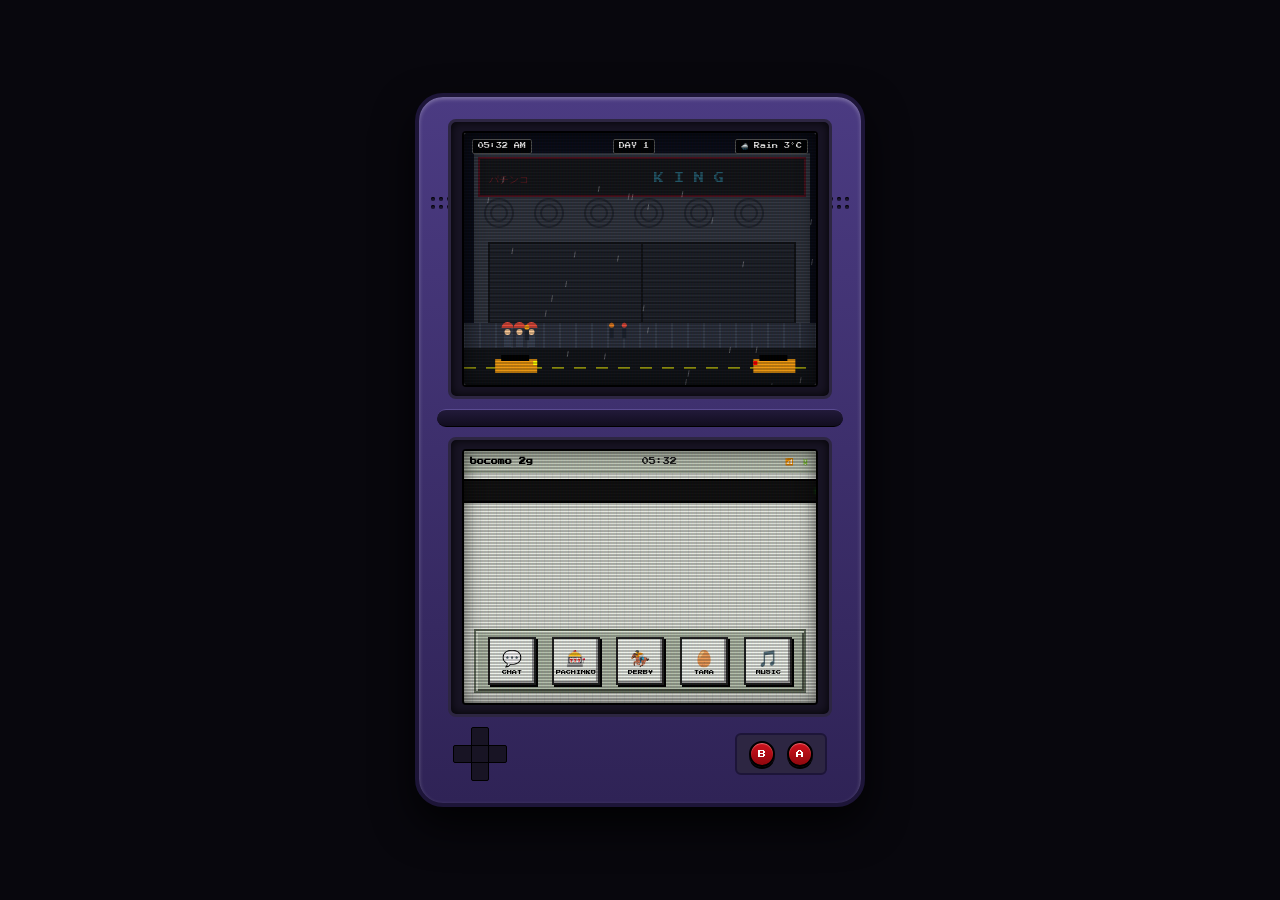
==== pachinko_wait.html @ 9dc9cc82 "v0.19 added pachinko_wait for testing" ====
<!DOCTYPE html>
<html lang="en">
<head>
<meta charset="UTF-8">
<meta name="viewport" content="width=device-width, initial-scale=1.0">
<title>Early Morning Queue - Japanese Pachinko Edition</title>
<style>
  @import url('https://fonts.googleapis.com/css2?family=Press+Start+2P&display=swap');

  :root {
    --gc-purple: #4b3b82;
    --gc-purple-dark: #2f2356;
    --gc-border: #1d1538;
    --ds-screen-bg: #d8ded3;
    --pixel-dark: #101210;
    --pixel-gray: #7a8277;
    --pixel-light: #f0f4ed;
    --nes-red: #d1121d;
    --nes-dark-red: #8f070e;
    --neon-pink: #ff00ff;
    --neon-lime: #00ff00;
    --neon-cyan: #00ffff;
    --neon-yellow: #ffff00;
  }

  * { 
    box-sizing: border-box; 
    margin: 0; 
    padding: 0; 
    user-select: none; 
    font-family: 'Press Start 2P', monospace; 
    image-rendering: pixelated;
  }

  body {
    background-color: #08070d;
    color: var(--pixel-dark);
    display: flex;
    justify-content: center;
    align-items: center;
    min-height: 100vh;
    padding: 20px;
    overflow: hidden;
  }

  #ds-console {
    width: 450px;
    background: linear-gradient(180deg, var(--gc-purple) 0%, var(--gc-purple-dark) 100%);
    border: 4px solid var(--gc-border);
    border-radius: 28px;
    padding: 22px 18px;
    box-shadow: 0 18px 40px rgba(0,0,0,0.8), inset 0 2px 4px rgba(255,255,255,0.3);
    display: flex;
    flex-direction: column;
    align-items: center;
    position: relative;
  }

  .speaker-holes {
    position: absolute;
    top: 100px;
    display: grid;
    grid-template-columns: repeat(3, 4px);
    gap: 4px;
  }
  .speaker-holes.left { left: 12px; }
  .speaker-holes.right { right: 12px; }
  .hole { width: 4px; height: 4px; background: #1c1533; border-radius: 50%; box-shadow: inset 0 1px 1px #000; }

  .ds-hinge {
    width: 100%;
    height: 18px;
    background: linear-gradient(180deg, #221a3a 0%, #110d1f 100%);
    margin: 10px 0;
    border-radius: 9px;
    border-top: 1px solid #5a4b91;
    border-bottom: 1px solid #000;
  }

  .ds-screen-bezel {
    width: 384px;
    height: 280px;
    background: #181424;
    border: 3px solid #2d2642;
    border-radius: 8px;
    padding: 10px;
    box-shadow: inset 0 0 10px rgba(0,0,0,0.9);
    display: flex;
    justify-content: center;
    align-items: center;
    position: relative;
  }

  .ds-screen {
    width: 356px;
    height: 256px;
    background: var(--ds-screen-bg);
    border: 2px solid #000;
    border-radius: 4px;
    overflow: hidden;
    position: relative;
  }

  /* Screen Transition Fade Overlay */
  .fade-overlay {
    position: absolute;
    inset: 0;
    background: #ffffff;
    opacity: 0;
    pointer-events: none;
    z-index: 300;
    transition: opacity 1.5s ease-in-out;
  }
  .fade-overlay.active {
    opacity: 1;
    pointer-events: auto;
  }

  .crt-overlay {
    position: absolute;
    inset: 0;
    pointer-events: none;
    z-index: 100;
    background: linear-gradient(rgba(18, 16, 16, 0) 50%, rgba(0, 0, 0, 0.25) 50%), linear-gradient(90deg, rgba(255, 0, 0, 0.03), rgba(0, 255, 0, 0.01), rgba(0, 0, 255, 0.03));
    background-size: 100% 3px, 3px 100%;
    box-shadow: inset 0 0 18px rgba(0,0,0,0.6);
  }

  .crt-overlay::after {
    content: " ";
    display: block;
    position: absolute;
    inset: 0;
    background: rgba(18, 16, 16, 0.03);
    opacity: 0;
    pointer-events: none;
    animation: flicker 0.15s infinite;
  }

  @keyframes flicker {
    0% { opacity: 0.27; }
    50% { opacity: 0.18; }
    100% { opacity: 0.25; }
  }

  .ds-hud {
    position: absolute;
    top: 6px; left: 8px; right: 8px;
    display: flex;
    justify-content: space-between;
    font-size: 6px;
    color: #fff;
    text-shadow: 1px 1px #000;
    pointer-events: none;
    z-index: 10;
  }

  .hud-badge {
    background: rgba(0,0,0,0.85);
    padding: 3px 5px;
    border: 1px solid #555;
    border-radius: 2px;
  }

  #bottom-screen {
    background: #e6eae1;
    background-image: 
      linear-gradient(to right, rgba(0,0,0,0.05) 1px, transparent 1px),
      linear-gradient(to bottom, rgba(0,0,0,0.05) 1px, transparent 1px);
    background-size: 8px 8px;
    display: flex;
    flex-direction: column;
  }

  .status-bar-header {
    height: 22px;
    background: #c8d0c0;
    border-bottom: 2px solid #98a290;
    display: flex;
    justify-content: space-between;
    align-items: center;
    padding: 0 6px;
    font-size: 7px;
    color: #222;
    flex-shrink: 0;
  }

  .provider-tag {
    color: #000;
    font-weight: bold;
  }

  .ticker-container {
    height: 24px;
    background: #111;
    border-top: 2px solid #000;
    border-bottom: 2px solid #000;
    margin-top: 6px;
    overflow: hidden;
    white-space: nowrap;
    display: flex;
    align-items: center;
    flex-shrink: 0;
  }

  .ticker-text {
    display: inline-block;
    padding-left: 100%;
    animation: ticker 12s linear infinite;
    font-size: 7px;
    color: #00ff00;
    text-shadow: 0 0 4px #00ff00;
  }

  @keyframes ticker {
    0% { transform: translate3d(0, 0, 0); }
    100% { transform: translate3d(-100%, 0, 0); }
  }

  #phone-homescreen {
    flex: 1;
    display: flex;
    flex-direction: column;
    justify-content: flex-end;
    padding: 10px;
    position: relative;
  }

  .app-dock {
    display: flex;
    justify-content: space-around;
    align-items: center;
    background: #b5c0ad;
    padding: 6px 4px;
    border: 2px solid #6b7563;
    box-shadow: inset 2px 2px 0 #dbe3d3, inset -2px -2px 0 #525a4c;
  }

  .app-icon {
    width: 48px;
    height: 48px;
    background: #f0f4ed;
    border: 2px solid #222;
    box-shadow: inset -2px -2px 0 #999, 2px 2px 0 #000;
    display: flex;
    flex-direction: column;
    justify-content: center;
    align-items: center;
    font-size: 16px;
    cursor: pointer;
  }

  .app-icon:active {
    box-shadow: inset 2px 2px 0 #000;
    transform: translate(1px, 1px);
  }

  .app-icon-label {
    font-size: 5px;
    color: #000;
    margin-top: 2px;
    text-align: center;
  }

  .app-view {
    position: absolute;
    top: 22px; left: 0; right: 0; bottom: 0;
    background: #d0d8c8;
    display: none;
    flex-direction: column;
    z-index: 20;
  }

  .ds-app-header {
    height: 24px;
    background: #8e9886;
    border-bottom: 2px solid #4a5244;
    display: flex;
    align-items: center;
    justify-content: space-between;
    padding: 0 8px;
    flex-shrink: 0;
  }

  .ds-back-btn {
    font-size: 7px;
    background: #e0e8d8;
    border: 1.5px solid #000;
    padding: 2px 4px;
    cursor: pointer;
    color: #000;
  }

  .ds-title { font-size: 8px; color: #000; }

  #messages-main-view { display: flex; flex-direction: column; height: 100%; }
  .chat-list { flex: 1; overflow-y: auto; background: #e0e8d8; }
  .chat-item {
    display: flex;
    align-items: center;
    padding: 8px;
    border-bottom: 1px solid #a0a898;
    cursor: pointer;
  }
  .chat-item:hover { background: #cbd4c3; }
  .avatar { font-size: 16px; margin-right: 8px; flex-shrink: 0; }
  .chat-details { flex: 1; overflow: hidden; }
  .chat-row-1 { display: flex; justify-content: space-between; margin-bottom: 3px; }
  .chat-name { font-size: 7px; font-weight: bold; color: #000; }
  .chat-time { font-size: 6px; color: #555; }
  .chat-preview { font-size: 7px; color: #444; white-space: nowrap; overflow: hidden; text-overflow: ellipsis; }

  #thread-view {
    display: none;
    position: absolute;
    top: 0; left: 0; right: 0; bottom: 0;
    flex-direction: column;
    background: #d8ded3;
    z-index: 30;
  }
  .message-bubbles {
    flex: 1;
    padding: 8px;
    overflow-y: auto;
    display: flex;
    flex-direction: column;
    gap: 6px;
  }
  .bubble { max-width: 80%; padding: 6px; border: 1.5px solid #000; font-size: 7px; line-height: 1.3; }
  .bubble.them { background: #fff; color: #000; align-self: flex-start; }
  .bubble.me { background: #a2c488; color: #000; align-self: flex-end; }
  .chat-input-area { padding: 6px; background: #b0b8a6; border-top: 2px solid #606856; flex-shrink: 0; }
  .tap-send-btn {
    width: 100%;
    padding: 6px;
    background: #f0f4ed;
    border: 2px solid #000;
    font-size: 7px;
    cursor: pointer;
    color: #000;
  }

  .player-body {
    flex: 1;
    display: flex;
    flex-direction: column;
    align-items: center;
    justify-content: center;
    padding: 10px;
    background: #c2caa8;
    text-align: center;
  }
  .album-art {
    width: 70px; height: 70px;
    border: 2px solid #000;
    background: #8e9878;
    display: flex; align-items: center; justify-content: center;
    font-size: 28px; margin-bottom: 8px;
  }
  .track-title { font-size: 8px; color: #000; margin-bottom: 4px; }
  .artist-name { font-size: 7px; color: #444; margin-bottom: 8px; }
  .playing-status { font-size: 7px; color: #1e520a; min-height: 12px; margin-bottom: 8px; }
  .player-controls-row { display: flex; gap: 12px; align-items: center; }
  .media-btn { background: #e0e8d8; border: 1.5px solid #000; padding: 4px 8px; font-size: 10px; cursor: pointer; }
  .media-btn:disabled { opacity: 0.4; cursor: not-allowed; }

  #app-pachinko { background: #050014; }
  .arcade-container {
    flex: 1; display: flex; flex-direction: column; align-items: center; justify-content: center; position: relative; padding: 2px;
  }
  .arcade-shell {
    position: relative; padding: 4px; background: #220044; border: 2px solid #00ffff; width: 338px;
  }
  .led-ring {
    position: absolute; inset: 2px; display: grid; grid-template-columns: repeat(5, 1fr); grid-template-rows: repeat(5, 1fr); pointer-events: none; z-index: 10;
  }
  .led-bulb { width: 4px; height: 4px; margin: auto; border-radius: 50%; background: #222; border: 1px solid #fff; }
  .led-ring.idle .led-bulb { animation: retroFlash 0.4s infinite alternate; }
  .led-ring.idle .led-bulb:nth-child(odd) { animation-delay: 0.2s; }
  @keyframes retroFlash {
    0% { background: var(--neon-pink); box-shadow: 0 0 4px var(--neon-pink); }
    100% { background: var(--neon-cyan); box-shadow: 0 0 4px var(--neon-cyan); }
  }
  .led-ring.spinning .led-bulb { animation: strobe 0.1s infinite; }
  @keyframes strobe {
    0% { background: #ff0000; } 33% { background: #00ff00; } 66% { background: #0000ff; } 100% { background: #ffff00; }
  }
  .cabinet { background: #000; border: 2px solid #00ff00; padding: 4px; text-align: center; }
  .marquee-text { font-size: 6px; color: #ffff00; margin-bottom: 4px; }
  .playfield-circle {
    position: relative; width: 80px; height: 80px; margin: 0 auto 4px auto;
    border-radius: 50%; background: #110022; border: 2px solid #00ffff;
    display: flex; align-items: center; justify-content: center; overflow: hidden;
  }
  .pin-grid { position: absolute; inset: 0; background-image: radial-gradient(#ffff00 20%, transparent 21%); background-size: 8px 8px; opacity: 0.4; }
  .slot-window { position: relative; z-index: 2; display: flex; gap: 2px; background: #111; padding: 2px; border: 1px solid #ffff00; }
  .reel { width: 22px; height: 22px; background: #000; border: 1px solid #ff00ff; display: flex; align-items: center; justify-content: center; font-size: 12px; }
  .reel svg { width: 100%; height: 100%; }
  .blur-spin { animation: reelBlur 0.1s infinite linear; }
  @keyframes reelBlur {
    0% { transform: translateY(-2px); filter: blur(2px); }
    100% { transform: translateY(2px); filter: blur(2px); }
  }
  .credit-board { display: flex; justify-content: space-between; background: #111; border: 1px solid #ff00ff; padding: 2px 4px; margin-bottom: 4px; font-size: 6px; }
  .credit-box { color: #00ff00; }
  .pachinko-track-title { font-size: 6px; color: #00ffff; min-height: 12px; margin-bottom: 4px; }
  .spin-btn { width: 100%; padding: 6px; font-size: 7px; color: #000; background: #00ff00; border: 1.5px solid #fff; cursor: pointer; }
  .spin-btn:disabled { opacity: 0.5; }
  .jackpot-banner { display: none; font-size: 7px; color: #ffff00; background: #ff0000; padding: 2px; border: 1px solid #fff; margin-bottom: 2px; }
  #effects-canvas { position: absolute; top: 0; left: 0; width: 100%; height: 100%; pointer-events: none; z-index: 99; }

  /* HORSE BETTING APP STYLES */
  #app-horse { background: #0d260f; color: #fff; }
  .horse-container { flex: 1; display: flex; flex-direction: column; padding: 6px; gap: 6px; }
  .horse-track { height: 90px; background: #261609; border: 2px solid #543717; position: relative; overflow: hidden; padding: 4px; }
  .lane { height: 18px; border-bottom: 1px dashed #6b4d2a; position: relative; }
  .horse-sprite { position: absolute; left: 0; top: 1px; font-size: 12px; transition: left 0.1s linear; }
  .finish-line { position: absolute; right: 15px; top: 0; bottom: 0; width: 4px; background: repeating-linear-gradient(0deg, #fff, #fff 4px, #000 4px, #000 8px); }
  .odds-list { background: #18381b; border: 1.5px solid #2d5e31; padding: 4px; font-size: 6px; display: flex; flex-direction: column; gap: 4px; }
  .odds-row { display: flex; justify-content: space-between; align-items: center; padding: 2px; background: #102612; }
  .odds-row.selected { border: 1px solid #00ff00; background: #1d4521; }
  .bet-controls { display: flex; justify-content: space-between; align-items: center; gap: 4px; }
  .horse-btn { background: #2e7335; border: 1px solid #00ff00; color: #fff; padding: 4px 6px; font-size: 6px; cursor: pointer; }

  /* TAMAGOTCHI APP STYLES */
  #app-tama { background: #1a0210; color: #fff; }
  .tama-container { flex: 1; display: flex; flex-direction: column; align-items: center; justify-content: center; padding: 6px; }
  .tama-shell { width: 180px; height: 180px; background: #ff69b4; border: 4px solid #cc0066; border-radius: 50% 50% 45% 45%; padding: 16px; display: flex; flex-direction: column; align-items: center; box-shadow: inset -4px -4px 0 rgba(0,0,0,0.3); }
  .tama-screen { width: 110px; height: 90px; background: #a2b88f; border: 3px solid #333; border-radius: 6px; display: flex; flex-direction: column; align-items: center; justify-content: space-between; padding: 4px; position: relative; box-shadow: inset 2px 2px 0 rgba(0,0,0,0.2); }
  .tama-status { font-size: 5px; color: #111; display: flex; justify-content: space-between; width: 100%; }
  .tama-pet { font-size: 28px; margin-top: 4px; }
  .tama-actions { display: flex; gap: 8px; margin-top: 10px; }
  .tama-btn { width: 22px; height: 22px; background: #ffff00; border: 2px solid #333; border-radius: 50%; display: flex; align-items: center; justify-content: center; font-size: 8px; cursor: pointer; box-shadow: 0 2px 0 #000; }
  .tama-btn:active { transform: translateY(2px); box-shadow: none; }

  /* POPUP NOTIFICATION STYLES */
  .popup-overlay {
    position: absolute;
    inset: 0;
    background: rgba(0,0,0,0.6);
    display: none;
    justify-content: center;
    align-items: center;
    z-index: 200;
  }
  .popup-box {
    width: 260px;
    background: #f0f4ed;
    border: 3px solid #000;
    box-shadow: 4px 4px 0 #000;
    padding: 12px;
    text-align: center;
  }
  .popup-title { font-size: 8px; color: #d1121d; margin-bottom: 8px; font-weight: bold; }
  .popup-body { font-size: 6.5px; color: #000; line-height: 1.4; margin-bottom: 12px; }
  .popup-btn {
    background: #4b3b82; color: #fff; border: 2px solid #000; padding: 6px 12px; font-size: 7px; cursor: pointer;
  }

  /* CONGRATULATIONS & ROLLING CREDITS STYLES */
  #congrats-screen {
    position: absolute;
    inset: 0;
    background: #d8ded3;
    display: none;
    flex-direction: column;
    align-items: center;
    justify-content: center;
    z-index: 150;
    padding: 10px;
    overflow: hidden;
  }
  .congrats-content {
    display: flex;
    flex-direction: column;
    align-items: center;
    justify-content: center;
    transition: opacity 2s ease-out;
  }
  .congrats-title { font-size: 11px; color: #222; text-shadow: 1px 1px #fff; margin-bottom: 15px; text-align: center; }

  .credits-container {
    position: absolute;
    inset: 0;
    pointer-events: none;
    overflow: hidden;
    display: flex;
    justify-content: center;
  }
  .credits-scroll {
    position: absolute;
    top: 100%;
    width: 90%;
    display: flex;
    flex-direction: column;
    gap: 12px;
    text-align: center;
  }
  .credits-scroll.rolling {
    animation: scrollCredits 80s linear infinite;
  }
  @keyframes scrollCredits {
    0% { transform: translateY(0); }
    100% { transform: translateY(-100%); }
  }
  .credit-item { display: flex; flex-direction: column; gap: 3px; }
  .credit-role { font-size: 5px; color: #666; text-transform: uppercase; letter-spacing: 1px; }
  .credit-name { font-size: 6.5px; color: #111; font-weight: bold; }

  /* NES STYLE 2-BUTTON CONTROLS */
  .ds-controls { width: 100%; display: flex; justify-content: space-between; align-items: center; margin-top: 10px; padding: 0 16px; }
  .d-pad { width: 54px; height: 54px; position: relative; }
  .d-pad div { position: absolute; background: #181424; border: 1px solid #000; }
  .d-up { top: 0; left: 18px; width: 18px; height: 20px; border-radius: 2px 2px 0 0; }
  .d-down { bottom: 0; left: 18px; width: 18px; height: 20px; border-radius: 0 0 2px 2px; }
  .d-left { top: 18px; left: 0; width: 20px; height: 18px; border-radius: 2px 0 0 2px; }
  .d-right { top: 18px; right: 0; width: 20px; height: 18px; border-radius: 0 2px 2px 0; }
  .d-center { top: 18px; left: 18px; width: 18px; height: 18px; background: #181424; }

  .nes-buttons {
    display: flex;
    gap: 12px;
    transform: none;
    background: #2d2642;
    padding: 6px 12px;
    border-radius: 6px;
    border: 2px solid #1d1538;
  }
  .btn-nes {
    width: 26px;
    height: 26px;
    background: linear-gradient(180deg, var(--nes-red) 0%, var(--nes-dark-red) 100%);
    border-radius: 50%;
    border: 2px solid #000;
    box-shadow: inset 0 1px 1px rgba(255,255,255,0.4), 0 2px 0 #000;
    color: #fff;
    font-size: 8px;
    display: flex;
    align-items: center;
    justify-content: center;
    cursor: pointer;
  }
  .btn-nes:active {
    transform: translateY(2px);
    box-shadow: inset 0 1px 1px rgba(0,0,0,0.4);
  }
</style>
</head>
<body>

<div id="ds-console">
  <div class="speaker-holes left"><div class="hole"></div><div class="hole"></div><div class="hole"></div><div class="hole"></div><div class="hole"></div><div class="hole"></div></div>
  <div class="speaker-holes right"><div class="hole"></div><div class="hole"></div><div class="hole"></div><div class="hole"></div><div class="hole"></div><div class="hole"></div></div>

  <!-- TOP SCREEN (Street / Picnic Canvas View) -->
  <div class="ds-screen-bezel">
    <div class="ds-screen" id="top-screen">
      <div class="fade-overlay" id="top-fade"></div>
      <div class="crt-overlay"></div>
      <div class="ds-hud" id="top-hud">
        <div class="hud-badge" id="hud-time">05:30 AM</div>
        <div class="hud-badge" id="hud-loop">DAY 1</div>
        <div class="hud-badge" id="hud-weather">❄️ Cold 3°C</div>
      </div>
      <canvas id="street-canvas" width="356" height="256"></canvas>
    </div>
  </div>

  <div class="ds-hinge"></div>

  <!-- BOTTOM SCREEN (Touch Menu & Apps) -->
  <div class="ds-screen-bezel">
    <div class="ds-screen" id="bottom-screen">
      <div class="fade-overlay" id="bottom-fade"></div>
      <div class="crt-overlay"></div>
      
      <!-- DAY 7 NOTIFICATION POPUP -->
      <div class="popup-overlay" id="popup-overlay">
        <div class="popup-box">
          <div class="popup-title">📬 NEW MESSAGE!</div>
          <div class="popup-body">You received a message from <b>evian bottled water</b> asking you to join for a nice picnic!</div>
          <button class="popup-btn" onclick="acceptPicnicPopup()">OPEN CHAT</button>
        </div>
      </div>

      <!-- FINAL CONGRATULATIONS & ROLL CREDITS SCREEN -->
      <div id="congrats-screen">
        <div class="congrats-content" id="congrats-content">
          <div class="congrats-title">CONGRATULATIONS</div>
          <button class="popup-btn" id="congrats-album-btn" style="display: none;" onclick="startAlbumAndCredits()">wanna hear my new album?</button>
        </div>
        <div class="credits-container">
          <div class="credits-scroll" id="credits-scroll"></div>
        </div>
      </div>

      <div class="status-bar-header">
        <span class="provider-tag">bocomo 2g</span>
        <span id="phone-clock">05:30</span>
        <span>📶 🔋</span>
      </div>

      <div class="ticker-container">
        <div class="ticker-text">
          ★ KING PACHINKO ★ OPEN 08:00 AM - 10:00 PM ★ SUPER FEVER RUSH ★ WIN BIG JACKPOTS ★ BEST CRANE & SLOT SELECTION ★
        </div>
      </div>

      <div id="phone-homescreen">
        <div class="app-dock">
          <div class="app-icon" onclick="openApp('messages')" title="Messages">
            <div>💬</div>
            <div class="app-icon-label">CHAT</div>
          </div>
          <div class="app-icon" onclick="openApp('pachinko')" title="Pachinko">
            <div>🎰</div>
            <div class="app-icon-label">PACHINKO</div>
          </div>
          <div class="app-icon" onclick="openApp('horse')" title="Derby Betting">
            <div>🏇</div>
            <div class="app-icon-label">DERBY</div>
          </div>
          <div class="app-icon" onclick="openApp('tama')" title="Tamagotchi">
            <div>🥚</div>
            <div class="app-icon-label">TAMA</div>
          </div>
          <div class="app-icon" onclick="openApp('music')" title="Music Player">
            <div>🎵</div>
            <div class="app-icon-label">MUSIC</div>
          </div>
        </div>
      </div>

      <!-- MESSAGES SUBMENU -->
      <div class="app-view" id="app-messages">
        <div id="messages-main-view">
          <div class="ds-app-header">
            <span class="ds-back-btn" onclick="closeApp()">‹ HOME</span>
            <span class="ds-title">MESSAGES</span>
            <span style="width: 25px;"></span>
          </div>

          <div id="chat-list-view" class="chat-list">
            <div class="chat-item" id="chat-item-evian" style="display: none;" onclick="openThread('evian')">
              <div class="avatar">💧</div>
              <div class="chat-details">
                <div class="chat-row-1">
                  <span class="chat-name">evian bottled water</span>
                  <span class="chat-time" id="time-evian">12:00</span>
                </div>
                <div class="chat-preview" id="prev-evian">Hey! Would you like to join...</div>
              </div>
            </div>

            <div class="chat-item" onclick="openThread('djfmcl')">
              <div class="avatar">🎮</div>
              <div class="chat-details">
                <div class="chat-row-1">
                  <span class="chat-name">djfmcl</span>
                  <span class="chat-time" id="time-djfmcl">05:30</span>
                </div>
                <div class="chat-preview" id="prev-djfmcl">u outside already?</div>
              </div>
            </div>

            <div class="chat-item" onclick="openThread('mom')">
              <div class="avatar">👩</div>
              <div class="chat-details">
                <div class="chat-row-1">
                  <span class="chat-name">Mom</span>
                  <span class="chat-time" id="time-mom">05:28</span>
                </div>
                <div class="chat-preview" id="prev-mom">Are you up yet? Don't forget...</div>
              </div>
            </div>

            <div class="chat-item" onclick="openThread('yucho')">
              <div class="avatar">🏦</div>
              <div class="chat-details">
                <div class="chat-row-1">
                  <span class="chat-name">ゆーちょサポート</span>
                  <span class="chat-time" id="time-yucho">05:15</span>
                </div>
                <div class="chat-preview" id="prev-yucho">【ゆうちょ銀行】各種お手続きのご案内...</div>
              </div>
            </div>
          </div>
        </div>

        <div id="thread-view">
          <div class="ds-app-header">
            <span class="ds-back-btn" onclick="closeThread()">‹ CHATS</span>
            <span class="ds-title" id="thread-title">djfmcl</span>
            <span style="width: 25px;"></span>
          </div>
          <div class="message-bubbles" id="message-bubbles"></div>
          <div class="chat-input-area">
            <button class="tap-send-btn" id="chat-send-btn" onclick="sendNextMessage()">TAP TO SEND MESSAGE</button>
          </div>
        </div>
      </div>

      <!-- PACHINKO APP SUBMENU -->
      <div class="app-view" id="app-pachinko">
        <div class="ds-app-header">
          <span class="ds-back-btn" onclick="closeApp()">‹ HOME</span>
          <span class="ds-title">POCKET PACHINKO</span>
          <span style="width: 25px;"></span>
        </div>
        <div class="arcade-container">
          <canvas id="effects-canvas"></canvas>
          <div class="arcade-shell">
            <div class="led-ring idle" id="led-ring">
              <span class="led-bulb"></span><span class="led-bulb"></span><span class="led-bulb"></span><span class="led-bulb"></span>
              <span class="led-bulb"></span><span class="led-bulb"></span><span class="led-bulb"></span><span class="led-bulb"></span>
              <span class="led-bulb"></span><span class="led-bulb"></span><span class="led-bulb"></span><span class="led-bulb"></span>
            </div>

            <div class="cabinet">
              <div id="jackpot-header" class="jackpot-banner">★ 大当たり FEVER 777 ★</div>
              <div class="marquee-text">▼ KING PACHINKO ARCHIVE ▼</div>

              <div class="playfield-circle">
                <div class="pin-grid"></div>
                <div class="slot-window">
                  <div class="reel" id="reel-1">❓</div>
                  <div class="reel" id="reel-2">❓</div>
                  <div class="reel" id="reel-3">❓</div>
                </div>
              </div>

              <div class="credit-board">
                <div class="credit-box">CREDIT: <span id="credit-count">01000</span></div>
                <div class="credit-box">WIN: <span id="payout-count">00000</span></div>
              </div>

              <div class="pachinko-track-title" id="pachinko-track-title">PRESS SPIN TO UNLOCK TRACKS</div>
              <button class="spin-btn" id="spin-button" onclick="spinPachinko()">★ SPIN NOW ★</button>
            </div>
          </div>
        </div>
      </div>

      <!-- HORSE BETTING SUBMENU -->
      <div class="app-view" id="app-horse">
        <div class="ds-app-header">
          <span class="ds-back-btn" onclick="closeApp()">‹ HOME</span>
          <span class="ds-title">RETRO DERBY 1999</span>
          <span style="width: 25px;"></span>
        </div>
        <div class="horse-container">
          <div class="horse-track">
            <div class="finish-line"></div>
            <div class="lane"><div class="horse-sprite" id="h1">🏇1</div></div>
            <div class="lane"><div class="horse-sprite" id="h2">🏇2</div></div>
            <div class="lane"><div class="horse-sprite" id="h3">🏇3</div></div>
            <div class="lane"><div class="horse-sprite" id="h4">🏇4</div></div>
          </div>
          <div class="odds-list">
            <div class="odds-row selected" id="row-1" onclick="selectHorse(1)">
              <span>#1 THUNDER BOLT</span><span>3.5x</span>
            </div>
            <div class="odds-row" id="row-2" onclick="selectHorse(2)">
              <span>#2 HYPER SPEED</span><span>2.1x</span>
            </div>
            <div class="odds-row" id="row-3" onclick="selectHorse(3)">
              <span>#3 SHADOW FAX</span><span>5.0x</span>
            </div>
            <div class="odds-row" id="row-4" onclick="selectHorse(4)">
              <span>#4 LUCKY STAR</span><span>8.5x</span>
            </div>
          </div>
          <div class="bet-controls">
            <span style="font-size: 6px;" id="horse-status">BET 100 CREDITS</span>
            <button class="horse-btn" id="race-btn" onclick="startHorseRace()">START RACE</button>
          </div>
        </div>
      </div>

      <!-- TAMAGOTCHI SUBMENU -->
      <div class="app-view" id="app-tama">
        <div class="ds-app-header">
          <span class="ds-back-btn" onclick="closeApp()">‹ HOME</span>
          <span class="ds-title">POCKET PET</span>
          <span style="width: 25px;"></span>
        </div>
        <div class="tama-container">
          <div class="tama-shell">
            <div class="tama-screen">
              <div class="tama-status">
                <span id="tama-happy">HAPPY: ❤️❤️❤️</span>
                <span id="tama-food">HUNGER: 🍔🍔🍔</span>
              </div>
              <div class="tama-pet" id="tama-pet">👾</div>
              <div style="font-size: 5px; color:#222;" id="tama-msg">PET IS HAPPY</div>
            </div>
            <div class="tama-actions">
              <div class="tama-btn" onclick="feedTama()" title="Feed">🍔</div>
              <div class="tama-btn" onclick="playTama()" title="Play">🎾</div>
              <div class="tama-btn" onclick="cleanTama()" title="Clean">🧹</div>
            </div>
          </div>
        </div>
      </div>

      <!-- MP3 PLAYER SUBMENU -->
      <div class="app-view" id="app-music">
        <div class="ds-app-header">
          <span class="ds-back-btn" id="music-back-btn" onclick="closeApp()">‹ HOME</span>
          <span class="ds-title">SOUND PLAYER</span>
          <span style="width: 25px;"></span>
        </div>
        <div class="player-body">
          <div class="album-art" id="album-art">🔒</div>
          <div class="track-title" id="track-title">Tracks Locked</div>
          <div class="artist-name" id="track-artist">Play pachinko to unlock songs</div>
          <div class="playing-status" id="playing-status"></div>
          <div class="player-controls-row">
            <button class="media-btn" id="btn-prev-track" onclick="prevTrack()" disabled>⏮️</button>
            <button class="media-btn" style="font-size:12px;" onclick="toggleMusic()" id="play-pause-btn" disabled>▶️</button>
            <button class="media-btn" id="btn-next-track" onclick="nextTrack()" disabled>⏭️</button>
          </div>
        </div>
      </div>

    </div>
  </div>

  <!-- Physical NES Controls Layout -->
  <div class="ds-controls">
    <div class="d-pad">
      <div class="d-up"></div><div class="d-down"></div>
      <div class="d-left"></div><div class="d-right"></div>
      <div class="d-center"></div>
    </div>
    <div class="nes-buttons">
      <div class="btn-nes" id="btn-b">B</div>
      <div class="btn-nes" id="btn-a" onclick="triggerLineJump()">A</div>
    </div>
  </div>
</div>

<script>
  // TIME, LOOPING & ACCELERATION STATE
  let timeMins = 330; // Starts at 05:30 AM (330 minutes)
  const openTimeMins = 480;   // 08:00 AM (480 mins)
  const closeTimeMins = 1320; // 10:00 PM (1320 mins)
  let dayCount = 1;
  let currentSpeedMultiplier = 1; // Overall speed multiplier increases each day
  let isEnding = false;
  let picnicTriggered = false;

  let activeThread = null;
  let isRaining = false;
  let isMusicPlaying = false;
  let audioSynthLoop = null;
  let currentTrackIdx = 0;
  let unlockedTrackCount = 0;
  let animTick = 0;

  // Jump animation offset for crowd
  let crowdJumpY = 0;
  let jumpVel = 0;

  const albumTracks = [
    { title: "01. Dawn Queue Loop", artist: "Pachinko Dreams OST", icon: "🎧" },
    { title: "02. Neon Vapors", artist: "Pachinko Dreams OST", icon: "🌃" },
    { title: "03. Shivering In Line", artist: "Pachinko Dreams OST", icon: "❄️" },
    { title: "04. Fever Time Anticipation", artist: "Pachinko Dreams OST", icon: "🎰" },
    { title: "05. 8:00 AM Doors Open", artist: "Pachinko Dreams OST", icon: "🌅" }
  ];

  const threads = {
    'evian': {
      name: 'evian bottled water',
      index: 0,
      messages: [
        { sender: 'them', text: 'Hey! The weather is lovely today. Would you like to join us for a nice picnic in the park?' },
        { sender: 'me', text: 'That sounds wonderfully refreshing. I would love to meet up!' },
        { sender: 'them', text: 'Awesome! We brought sandwiches, fruits, and cold drinks.' },
        { sender: 'me', text: 'I am on my way right now. See you in a bit!' },
        { sender: 'them', text: 'See you soon! 🌿☀️' }
      ]
    },
    'djfmcl': {
      name: 'djfmcl',
      index: 0,
      messages: [
        { sender: 'them', text: 'u outside already?' },
        { sender: 'me', text: 'yeah freezing in line lol' },
        { sender: 'them', text: 'absolute degenerate. save me a spot?' },
        { sender: 'me', text: 'line is already forming no way' },
        { sender: 'them', text: 'gl hit the jackpot!' },
        { sender: 'me', text: 'bro my hands are literally numb right now' },
        { sender: 'them', text: 'that unit 4 machine is gonna pay for ur medical bill' },
        { sender: 'me', text: 'worth it if I trigger super fever first spin' },
        { sender: 'them', text: 'keep coping, see u at 8' }
      ]
    },
    'mom': {
      name: 'Mom',
      index: 0,
      messages: [
        { sender: 'them', text: 'Are you up yet? Don’t forget breakfast.' },
        { sender: 'me', text: 'Up early taking care of stuff.' },
        { sender: 'them', text: 'Okay dear, stay warm today.' },
        { sender: 'me', text: 'Will do mom!' },
        { sender: 'them', text: 'Are you standing in that line again?' },
        { sender: 'me', text: '...it is very important personal business' },
        { sender: 'them', text: 'Please buy some hot tea at least...' }
      ]
    },
    'yucho': {
      name: 'ゆーちょサポート',
      index: 0,
      messages: [
        { sender: 'them', text: '【ゆうちょ銀行】各種お手続きのご案内。' },
        { sender: 'me', text: 'sometimes I feel like I am just standing in line waiting for a life that already passed me by' },
        { sender: 'them', text: '恐れ入ります。お取引内容のご確認、または口座番号の入力をお間違えでしょうか？' },
        { sender: 'me', text: 'does true happiness exist inside the machine or am I chasing digital ghosts?' },
        { sender: 'them', text: '申し訳ございません。お問い合わせの意味が認識できませんでした。オペレーターに繋ぎますか？' },
        { sender: 'me', text: 'no operator can fix what is broken inside me' },
        { sender: 'them', text: 'システムエラー: 該当する窓口が見つかりません。最寄りの郵便局へお越しください。' }
      ]
    }
  };

  function advanceTime(mins) {
    if (isEnding) return; // Time stops completely in ending state

    timeMins += mins;

    // Check Parlor Closure -> Loop to Next Day Line
    if (timeMins >= closeTimeMins) {
      timeMins = 330; // Reset back to 05:30 AM next morning
      dayCount++;
      currentSpeedMultiplier *= 2; // Overall speed increases each day (applies to outside queue & inside parlor)
      document.getElementById('hud-loop').innerText = `DAY ${dayCount}`;

      // Check for Day 7 Trigger
      if (dayCount >= 7 && !picnicTriggered) {
        triggerDay7Popup();
      }
    }

    const hrs = Math.floor(timeMins / 60);
    const m = timeMins % 60;
    const period = hrs >= 12 ? 'PM' : 'AM';
    const displayHrs = hrs % 12 === 0 ? 12 : hrs % 12;
    const timeStr = `0${displayHrs}`.slice(-2) + ':' + `0${m}`.slice(-2);
    
    document.getElementById('hud-time').innerText = `${timeStr} ${period}`;
    document.getElementById('phone-clock').innerText = `0${hrs}`.slice(-2) + ':' + `0${m}`.slice(-2);

    if (Math.random() < 0.15) {
      isRaining = !isRaining;
      document.getElementById('hud-weather').innerText = isRaining ? '🌧️ Rain 3°C' : '❄ Cold 4°C';
    }
  }

  function triggerDay7Popup() {
    picnicTriggered = true;
    currentSpeedMultiplier = 1; // Slow simulation back down to original speed
    document.getElementById('chat-item-evian').style.display = 'flex';
    document.getElementById('popup-overlay').style.display = 'flex';
  }

  function acceptPicnicPopup() {
    document.getElementById('popup-overlay').style.display = 'none';
    openApp('messages');
    openThread('evian');
  }

  // Dynamic Ambient Timer Loop
  setInterval(() => {
    if (isEnding) return;
    const isOpen = timeMins >= openTimeMins && timeMins < closeTimeMins;
    if (isOpen) {
      advanceTime(15 * currentSpeedMultiplier);
    } else {
      advanceTime(1 * currentSpeedMultiplier); // Time speeding now applies while waiting outside as well
    }
  }, 500);

  // A-BUTTON JUMP ACTION
  function triggerLineJump() {
    if (crowdJumpY === 0 && !isEnding) {
      jumpVel = -6;
    }
  }

  // TOP SCREEN SCENE DRAWING
  const streetCanvas = document.getElementById('street-canvas');
  const sCtx = streetCanvas.getContext('2d');

  let cars = [];
  let pedestrians = [];
  let raindrops = [];
  for (let i = 0; i < 30; i++) {
    raindrops.push({ x: Math.random() * 356, y: Math.random() * 256, speed: 6 + Math.random() * 4 });
  }

  // Picnic Pedestrians
  let picnicWalkers = [
    { x: -20, speed: 0.4, color: '#e74c3c' },
    { x: 380, speed: -0.3, color: '#f39c12' }
  ];

  function interpolateColor(c1, c2, factor) {
    let result = c1.slice();
    for (let i = 0; i < 3; i++) result[i] = Math.round(result[i] + factor * (c2[i] - c1[i]));
    return `rgb(${result[0]}, ${result[1]}, ${result[2]})`;
  }

  function getSkyColor(time) {
    const night = [10, 12, 25];
    if (time <= 360 || time >= 1140) return `rgb(${night[0]}, ${night[1]}, ${night[2]})`;
    const dawn = [180, 80, 110];
    const morning = [135, 206, 235];
    const dusk = [210, 105, 30];

    if (time < 420) return interpolateColor(night, dawn, (time - 360) / 60);
    if (time < 540) return interpolateColor(dawn, morning, (time - 420) / 120);
    if (time < 1020) return `rgb(${morning[0]}, ${morning[1]}, ${morning[2]})`;
    if (time < 1140) return interpolateColor(morning, dusk, (time - 1020) / 120);
    return interpolateColor(dusk, night, (time - 1140) / 60);
  }

  function updateCrowdsAndTraffic() {
    const isOpen = timeMins >= openTimeMins && timeMins < closeTimeMins;
    const isLateNight = (timeMins >= 0 && timeMins < 240);
    let targetCarCount = isOpen ? 6 : 2;
    if (isLateNight) targetCarCount = 0;

    while (cars.length > targetCarCount) cars.pop();

    while (cars.length < targetCarCount) {
      const dir = Math.random() < 0.5 ? 1 : -1;
      cars.push({
        x: dir === 1 ? -60 - Math.random() * 100 : 380 + Math.random() * 100,
        speed: dir * (2.0 + Math.random() * 1.5),
        color: ['#111', '#c0392b', '#2980b9', '#f39c12', '#bdc3c7'][Math.floor(Math.random() * 5)]
      });
    }

    const targetPedCount = isOpen ? 10 : (isLateNight ? 1 : 3);
    while (pedestrians.length < targetPedCount) {
      pedestrians.push({
        x: Math.random() * 356,
        y: 196 + Math.random() * 8,
        speed: 0.3 + Math.random() * 0.4,
        dir: Math.random() < 0.5 ? 1 : -1,
        color: ['#ffcc99', '#f39c12', '#1abc9c', '#e67e22', '#e74c3c'][Math.floor(Math.random() * 5)]
      });
    }
  }

  function drawJapanesePachinkoFacade() {
    const isOpen = timeMins >= openTimeMins && timeMins < closeTimeMins;

    sCtx.fillStyle = isOpen ? '#181b22' : '#333742';
    sCtx.fillRect(10, 20, 336, 170);

    sCtx.fillStyle = isOpen ? '#0a0a0f' : '#14161a';
    sCtx.fillRect(15, 25, 326, 38);
    sCtx.strokeStyle = isOpen ? '#ff0055' : '#4a101d';
    sCtx.lineWidth = 2;
    sCtx.strokeRect(15, 25, 326, 38);

    if (isOpen) {
      const flash = Math.floor(animTick / 10) % 2 === 0;
      sCtx.fillStyle = flash ? '#ff0055' : '#ff5599';
    } else {
      sCtx.fillStyle = '#661a22';
    }
    sCtx.font = '10px "Press Start 2P"';
    sCtx.fillText('パチンコ', 25, 50);

    sCtx.fillStyle = isOpen ? '#00ffff' : '#225566';
    sCtx.fillText('K I N G', 190, 50);

    for (let gx = 35; gx < 330; gx += 50) {
      if (isOpen) {
        sCtx.strokeStyle = `hsl(${(animTick * 6 + gx) % 360}, 100%, 60%)`;
      } else {
        sCtx.strokeStyle = '#222630';
      }
      sCtx.beginPath();
      sCtx.arc(gx, 80, 14, 0, Math.PI * 2);
      sCtx.stroke();
      sCtx.beginPath();
      sCtx.arc(gx, 80, 8, 0, Math.PI * 2);
      sCtx.stroke();
    }

    if (isOpen) {
      sCtx.fillStyle = '#fff2a3';
      sCtx.fillRect(25, 110, 306, 80);

      for (let px = 35; px < 320; px += 42) {
        sCtx.fillStyle = '#ff2200';
        sCtx.fillRect(px, 120, 32, 50);
        sCtx.fillStyle = '#ffff00';
        sCtx.fillRect(px + 4, 125, 24, 18);
        sCtx.fillStyle = '#000';
        sCtx.font = '5px "Press Start 2P"';
        sCtx.fillText('新台', px + 6, 137);
      }

      for (let a = 0; a < 12; a++) {
        const ax = 120 + Math.cos((a / 11) * Math.PI) * 55;
        const ay = 185 - Math.sin((a / 11) * Math.PI) * 45;
        sCtx.fillStyle = a % 2 === 0 ? '#ff0000' : '#ffffff';
        sCtx.beginPath();
        sCtx.arc(ax, ay, 5, 0, Math.PI * 2);
        sCtx.fill();
      }
    } else {
      sCtx.fillStyle = '#22252e';
      sCtx.fillRect(25, 110, 306, 80);
      sCtx.strokeStyle = '#15171d';
      sCtx.lineWidth = 1;
      
      for (let sy = 110; sy < 190; sy += 5) {
        sCtx.beginPath();
        sCtx.moveTo(25, sy);
        sCtx.lineTo(331, sy);
        sCtx.stroke();
      }
      
      sCtx.strokeStyle = '#111318';
      sCtx.lineWidth = 2;
      sCtx.strokeRect(25, 110, 306, 80);
      sCtx.beginPath();
      sCtx.moveTo(178, 110);
      sCtx.lineTo(178, 190);
      sCtx.stroke();
    }
  }

  function drawPicnicParkScene() {
    // Beautiful Blue Sky
    sCtx.fillStyle = '#7ec0ee';
    sCtx.fillRect(0, 0, 356, 120);

    // Fluffy White Clouds
    sCtx.fillStyle = '#ffffff';
    sCtx.beginPath(); sCtx.arc(60, 40, 18, 0, Math.PI * 2); sCtx.arc(85, 35, 24, 0, Math.PI * 2); sCtx.arc(110, 40, 18, 0, Math.PI * 2); sCtx.fill();
    sCtx.beginPath(); sCtx.arc(250, 50, 16, 0, Math.PI * 2); sCtx.arc(272, 45, 20, 0, Math.PI * 2); sCtx.arc(295, 50, 16, 0, Math.PI * 2); sCtx.fill();

    // Rolling Green Hills in Background
    sCtx.fillStyle = '#5c9e32';
    sCtx.beginPath(); sCtx.arc(100, 160, 100, Math.PI, 0); sCtx.fill();
    sCtx.beginPath(); sCtx.arc(260, 160, 120, Math.PI, 0); sCtx.fill();

    // Lush Foreground Lawn & Park Pathway
    sCtx.fillStyle = '#488e28';
    sCtx.fillRect(0, 130, 356, 126);

    // Winding Dirt Pathway
    sCtx.fillStyle = '#d2b48c';
    sCtx.beginPath();
    sCtx.moveTo(0, 200);
    sCtx.quadraticCurveTo(180, 190, 356, 220);
    sCtx.lineTo(356, 256);
    sCtx.lineTo(0, 256);
    sCtx.fill();

    // Lush Green Trees
    drawTree(30, 110);
    drawTree(320, 115);

    // Wooden Park Bench in Center
    const bX = 148, bY = 160;
    // Bench Legs & Frame
    sCtx.fillStyle = '#3a2510';
    sCtx.fillRect(bX + 4, bY + 18, 4, 12);
    sCtx.fillRect(bX + 52, bY + 18, 4, 12);
    sCtx.fillRect(bX + 28, bY + 18, 4, 12);
    // Bench Wood Slats
    sCtx.fillStyle = '#8b5a2b';
    sCtx.fillRect(bX, bY, 60, 6);
    sCtx.fillRect(bX, bY + 8, 60, 6);
    sCtx.fillRect(bX - 2, bY + 15, 64, 5);

    // Two People Sitting Together on Bench
    // Person 1 (Player - Left)
    sCtx.fillStyle = '#3498db';
    sCtx.fillRect(bX + 12, bY - 2, 12, 16); // Body
    sCtx.fillStyle = '#ffcc99';
    sCtx.beginPath(); sCtx.arc(bX + 18, bY - 8, 6, 0, Math.PI * 2); sCtx.fill(); // Head

    // Person 2 (Evian Friend - Right)
    sCtx.fillStyle = '#e74c3c';
    sCtx.fillRect(bX + 36, bY - 2, 12, 16); // Body
    sCtx.fillStyle = '#ffcc99';
    sCtx.beginPath(); sCtx.arc(bX + 42, bY - 8, 6, 0, Math.PI * 2); sCtx.fill(); // Head

    // Picnic Basket & Evian Water Bottle between them
    sCtx.fillStyle = '#d35400';
    sCtx.fillRect(bX + 26, bY + 10, 8, 6); // Basket
    sCtx.fillStyle = '#00ffff';
    sCtx.fillRect(bX + 29, bY + 5, 2, 5); // Bottle

    // Slowly Walking Park Visitors
    picnicWalkers.forEach(w => {
      w.x += w.speed;
      if (w.speed > 0 && w.x > 380) w.x = -20;
      if (w.speed < 0 && w.x < -20) w.x = 380;

      sCtx.fillStyle = w.color;
      sCtx.fillRect(w.x, 195, 6, 12);
      sCtx.fillStyle = '#ffcc99';
      sCtx.beginPath(); sCtx.arc(w.x + 3, 191, 3, 0, Math.PI * 2); sCtx.fill();
    });
  }

  function drawTree(x, y) {
    sCtx.fillStyle = '#5c4033';
    sCtx.fillRect(x - 4, y, 8, 30);
    sCtx.fillStyle = '#2d6a14';
    sCtx.beginPath(); sCtx.arc(x, y - 10, 18, 0, Math.PI * 2); sCtx.fill();
    sCtx.beginPath(); sCtx.arc(x - 10, y - 4, 14, 0, Math.PI * 2); sCtx.fill();
    sCtx.beginPath(); sCtx.arc(x + 10, y - 4, 14, 0, Math.PI * 2); sCtx.fill();
  }

  function drawStreetScene() {
    animTick++;

    if (isEnding) {
      drawPicnicParkScene();
      requestAnimationFrame(drawStreetScene);
      return;
    }

    if (jumpVel !== 0 || crowdJumpY < 0) {
      crowdJumpY += jumpVel;
      jumpVel += 0.8;
      if (crowdJumpY >= 0) {
        crowdJumpY = 0;
        jumpVel = 0;
      }
    }

    updateCrowdsAndTraffic();

    sCtx.fillStyle = getSkyColor(timeMins);
    sCtx.fillRect(0, 0, 356, 190);

    drawJapanesePachinkoFacade();

    sCtx.fillStyle = '#2d323f';
    sCtx.fillRect(0, 190, 356, 25);
    sCtx.strokeStyle = '#454c5e';
    sCtx.lineWidth = 1;
    for (let x = 0; x < 356; x += 16) {
      sCtx.beginPath(); sCtx.moveTo(x, 190); sCtx.lineTo(x, 215); sCtx.stroke();
    }

    sCtx.fillStyle = '#12141a';
    sCtx.fillRect(0, 215, 356, 41);

    sCtx.strokeStyle = '#ffff00';
    sCtx.setLineDash([12, 10]);
    sCtx.beginPath(); sCtx.moveTo(0, 235); sCtx.lineTo(356, 235); sCtx.stroke();
    sCtx.setLineDash([]);

    const isOpen = timeMins >= openTimeMins && timeMins < closeTimeMins;

    if (!isOpen) {
      const queueCount = 3 + Math.floor((timeMins - 330) / 10);
      for (let i = 0; i < Math.min(queueCount, 18); i++) {
        const qX = 40 + i * 12;
        const qY = 202 + crowdJumpY;

        sCtx.fillStyle = '#3b4354';
        sCtx.fillRect(qX, qY, 7, 12);
        sCtx.fillStyle = '#ffcc99';
        sCtx.beginPath(); sCtx.arc(qX + 3.5, qY - 3, 3, 0, Math.PI * 2); sCtx.fill();

        if (isRaining) {
          sCtx.fillStyle = '#e74c3c';
          sCtx.beginPath(); sCtx.arc(qX + 3.5, qY - 7, 6, Math.PI, 0); sCtx.fill();
        }
      }
    }

    pedestrians.forEach(p => {
      p.x += p.speed * p.dir;
      if (p.x > 360) p.dir = -1;
      if (p.x < -10) p.dir = 1;

      sCtx.fillStyle = p.color;
      sCtx.beginPath(); sCtx.arc(p.x, p.y - 8, 2.5, 0, Math.PI * 2); sCtx.fill();
      sCtx.fillStyle = '#1e2430';
      sCtx.fillRect(p.x - 2, p.y - 5, 4, 10);
    });

    cars.forEach(car => {
      car.x += car.speed;
      if (car.speed > 0 && car.x > 380) car.x = -60;
      if (car.speed < 0 && car.x < -60) car.x = 380;

      sCtx.fillStyle = car.color;
      sCtx.fillRect(car.x, 226, 42, 14);
      sCtx.fillStyle = '#000';
      sCtx.fillRect(car.x + 6, 222, 28, 6);

      sCtx.fillStyle = car.speed > 0 ? '#ffff00' : '#ff0000';
      sCtx.fillRect(car.speed > 0 ? car.x + 38 : car.x, 228, 4, 4);
    });

    if (isRaining) {
      sCtx.strokeStyle = 'rgba(255,255,255,0.3)';
      sCtx.lineWidth = 1;
      for (let r of raindrops) {
        sCtx.beginPath(); sCtx.moveTo(r.x, r.y); sCtx.lineTo(r.x - 1, r.y + 6); sCtx.stroke();
        r.y += r.speed;
        if (r.y > 256) { r.y = -10; r.x = Math.random() * 356; }
      }
    }

    requestAnimationFrame(drawStreetScene);
  }

  // APP NAVIGATION
  function openApp(appId) {
    document.querySelectorAll('.app-view').forEach(el => el.style.display = 'none');
    document.getElementById(`app-${appId}`).style.display = 'flex';
  }

  function closeApp() {
    document.querySelectorAll('.app-view').forEach(el => el.style.display = 'none');
  }

  // MESSAGES APP LOGIC
  function openThread(key) {
    activeThread = key;
    document.getElementById('thread-view').style.display = 'flex';
    document.getElementById('thread-title').innerText = threads[key].name;
    renderMessages();
  }

  function closeThread() {
    activeThread = null;
    document.getElementById('thread-view').style.display = 'none';
  }

  function renderMessages() {
    if (!activeThread) return;
    const thread = threads[activeThread];
    const container = document.getElementById('message-bubbles');
    container.innerHTML = '';

    for (let i = 0; i <= thread.index && i < thread.messages.length; i++) {
      const msg = thread.messages[i];
      const bubble = document.createElement('div');
      bubble.className = `bubble ${msg.sender}`;
      bubble.innerText = msg.text;
      container.appendChild(bubble);
    }
    container.scrollTop = container.scrollHeight;

    const lastMsg = thread.messages[Math.min(thread.index, thread.messages.length - 1)].text;
    if (document.getElementById(`prev-${activeThread}`)) {
      document.getElementById(`prev-${activeThread}`).innerText = lastMsg;
    }

    const sendBtn = document.getElementById('chat-send-btn');
    if (thread.index >= thread.messages.length - 1) {
      sendBtn.innerText = "END OF CONVERSATION";
      sendBtn.disabled = true;
      sendBtn.style.opacity = "0.5";
    } else {
      sendBtn.innerText = "TAP TO SEND MESSAGE";
      sendBtn.disabled = false;
      sendBtn.style.opacity = "1";
    }
  }

  function sendNextMessage() {
    if (!activeThread) return;
    const thread = threads[activeThread];
    if (thread.index < thread.messages.length - 1) {
      thread.index++;
      renderMessages();

      // Check if this was the final message agreeing to meet up with Evian
      if (activeThread === 'evian' && thread.index === thread.messages.length - 1) {
        setTimeout(transitionToPicnicEnding, 800);
      } else {
        advanceTime(5);
      }
    }
  }

  // FADE TO WHITE TRANSITION
  function transitionToPicnicEnding() {
    const topFade = document.getElementById('top-fade');
    const bottomFade = document.getElementById('bottom-fade');

    topFade.classList.add('active');
    bottomFade.classList.add('active');

    setTimeout(() => {
      // Setup picnic scene state while screen is pure white
      triggerPicnicEnding();

      // Fade back in
      topFade.classList.remove('active');
      bottomFade.classList.remove('active');
    }, 1500);
  }

  function triggerPicnicEnding() {
    isEnding = true;
    document.getElementById('top-hud').style.display = 'none'; // Hide HUD in picnic state
    document.getElementById('congrats-screen').style.display = 'flex';

    setTimeout(() => {
      document.getElementById('congrats-album-btn').style.display = 'inline-block';
    }, 1000);
  }

  // ROLLING CREDITS GENERATOR & ALBUM LOOP
  const creditPositions = [
    "EXECUTIVE PRODUCER", "LEAD COMPOSER", "SYNTHESIZER PROGRAMMER",
    "PICO-8 SOUND DESIGN", "PACHINKO MECHANICS ENGINEER", "CRANE GAME CONSULTANT",
    "ACOUSTIC GUITAR", "ELECTRIC BASS", "VINTAGE DRUM MACHINE",
    "EVIAN BOTTLE PERCUSSION", "8-BIT SYNTH OPERATOR", "RETRO DERBY HANDICAPPER",
    "TAMAGOTCHI NUTRITIONIST", "CRT SCANLINE ARTIST", "QUEUE THERMODYNAMICS",
    "PARLOR AMBIENCE RECORDIST", "SUPER FEVERRush DESIGNER", "PIXEL SPRITE CHOREOGRAPHER",
    "HOT TEA VENDING COORDINATOR", "MORNING FROST ADVISOR", "DISTANT TRAIN SOUND FX",
    "NEON TUBE MAINTENANCE", "MONEY DROP MIXER", "PARK BENCH ARCHITECT",
    "SANDWICH ARTIST", "PICNIC BASKET WEAVER", "ALBUM MASTERING ENGINEER",
    "SPECIAL THANKS", "DEDICATED TO ALL EARLY RISERS"
  ];

  const creditNames = [
    "djfmcl", "evian water", "yucho support", "mom", "king pachinko staff",
    "unit 4 champion", "derby thunder", "tama pet 01", "suginami train line",
    "konbini hot tea", "vending master 9000", "pachinko wizard", "neon blossom",
    "circuit bender", "lo-fi dreamer", "8-bit hero", "subway acoustic",
    "retro groove lab", "analog spirit", "digital ghost", "arcade survivor",
    "morning queue squad", "bench watcher", "picnic enjoyer"
  ];

  function generateLongCredits() {
    const container = document.getElementById('credits-scroll');
    container.innerHTML = '';

    // Title Header
    const head = document.createElement('div');
    head.className = 'credit-item';
    head.innerHTML = `<div class="credit-role">--- ORIGINAL ALBUM CREDITS ---</div><div class="credit-name">PACHINKO DREAMS OST</div>`;
    container.appendChild(head);

    // Generate ~100 random role/person entries for an insanely long film-style credits roll
    for (let i = 0; i < 100; i++) {
      const pos = creditPositions[Math.floor(Math.random() * creditPositions.length)];
      const name = creditNames[Math.floor(Math.random() * creditNames.length)];
      const item = document.createElement('div');
      item.className = 'credit-item';
      item.innerHTML = `<div class="credit-role">${pos}</div><div class="credit-name">${name}</div>`;
      container.appendChild(item);
    }

    // Ending Credit
    const foot = document.createElement('div');
    foot.className = 'credit-item';
    foot.style.marginTop = "30px";
    foot.innerHTML = `<div class="credit-role">THANK YOU FOR PLAYING</div><div class="credit-name">SEE YOU NEXT DAY 05:30 AM</div>`;
    container.appendChild(foot);
  }

  let fullAlbumLooping = false;

  function startAlbumAndCredits() {
    // Slowly fade out congrats title & button
    const congratsContent = document.getElementById('congrats-content');
    congratsContent.style.opacity = '0';
    setTimeout(() => { congratsContent.style.display = 'none'; }, 2000);

    // Generate and roll endless credits
    generateLongCredits();
    const scrollEl = document.getElementById('credits-scroll');
    scrollEl.classList.add('rolling');

    // Start playing all tracks endlessly in loop
    fullAlbumLooping = true;
    currentTrackIdx = 0;
    playFullAlbumSequence();
  }

  function playFullAlbumSequence() {
    if (!fullAlbumLooping) return;
    startSynthMusicSequence(() => {
      // When current track ends, advance to next
      currentTrackIdx = (currentTrackIdx + 1) % albumTracks.length;
      playFullAlbumSequence(); // Loop continuously back around
    });
  }

  function startSynthMusicSequence(onTrackFinished) {
    const ctx = new (window.AudioContext || window.webkitAudioContext)();
    let noteIndex = 0;
    const notes = [261.63, 293.66, 329.63, 392.00, 440.00, 523.25];
    const totalSongNotes = 32; // Full album length track playback

    stopSynthMusic();

    audioSynthLoop = setInterval(() => {
      const osc = ctx.createOscillator();
      const gain = ctx.createGain();
      osc.type = 'triangle';
      osc.frequency.value = notes[(noteIndex + currentTrackIdx * 2) % notes.length];
      gain.gain.setValueAtTime(0.08, ctx.currentTime);
      gain.gain.exponentialRampToValueAtTime(0.001, ctx.currentTime + 0.25);
      osc.connect(gain);
      gain.connect(ctx.destination);
      osc.start();
      osc.stop(ctx.currentTime + 0.25);
      noteIndex++;

      if (noteIndex >= totalSongNotes) {
        stopSynthMusic();
        if (onTrackFinished) onTrackFinished();
      }
    }, 200);
  }

  // HORSE BETTING APP LOGIC
  let selectedHorse = 1;
  let isRaceRunning = false;

  function selectHorse(num) {
    if (isRaceRunning) return;
    selectedHorse = num;
    document.querySelectorAll('.odds-row').forEach((row, idx) => {
      row.classList.toggle('selected', idx + 1 === num);
    });
  }

  function startHorseRace() {
    if (isRaceRunning || totalCredits < 100) return;
    totalCredits -= 100;
    creditEl.innerText = formatDigits(totalCredits);

    isRaceRunning = true;
    document.getElementById('race-btn').disabled = true;
    document.getElementById('horse-status').innerText = "RACE IN PROGRESS...";

    const pos = [0, 0, 0, 0];
    const raceInterval = setInterval(() => {
      for (let i = 0; i < 4; i++) {
        pos[i] += Math.random() * 8 + 2;
        document.getElementById(`h${i+1}`).style.left = `${Math.min(pos[i], 270)}px`;
      }

      const winnerIdx = pos.findIndex(p => p >= 270);
      if (winnerIdx !== -1) {
        clearInterval(raceInterval);
        const winnerNum = winnerIdx + 1;
        const won = winnerNum === selectedHorse;
        const odds = [3.5, 2.1, 5.0, 8.5][winnerIdx];
        
        if (won) {
          const payout = Math.floor(100 * odds);
          totalCredits += payout;
          creditEl.innerText = formatDigits(totalCredits);
          document.getElementById('horse-status').innerText = `WIN! +${payout} CREDITS`;
        } else {
          document.getElementById('horse-status').innerText = `#${winnerNum} WON! TRY AGAIN`;
        }

        setTimeout(() => {
          for (let i = 0; i < 4; i++) document.getElementById(`h${i+1}`).style.left = '0px';
          isRaceRunning = false;
          document.getElementById('race-btn').disabled = false;
        }, 2000);
      }
    }, 100);
  }

  // TAMAGOTCHI APP LOGIC
  let tamaHappy = 3;
  let tamaFood = 3;

  function updateTamaDisplay() {
    document.getElementById('tama-happy').innerText = `HAPPY: ${'❤️'.repeat(tamaHappy)}`;
    document.getElementById('tama-food').innerText = `HUNGER: ${'🍔'.repeat(tamaFood)}`;
    if (tamaHappy <= 0 || tamaFood <= 0) {
      document.getElementById('tama-pet').innerText = '🪦';
      document.getElementById('tama-msg').innerText = 'PET PASSED AWAY...';
    } else {
      document.getElementById('tama-pet').innerText = tamaHappy > 2 ? '👾' : '😢';
    }
  }

  function feedTama() {
    if (tamaFood < 4) tamaFood++;
    document.getElementById('tama-msg').innerText = 'YUMMY!';
    updateTamaDisplay();
  }

  function playTama() {
    if (tamaHappy < 4) tamaHappy++;
    if (tamaFood > 0) tamaFood--;
    document.getElementById('tama-msg').innerText = 'SO MUCH FUN!';
    updateTamaDisplay();
  }

  function cleanTama() {
    document.getElementById('tama-msg').innerText = 'CLEAN & TIDY!';
    updateTamaDisplay();
  }

  // MUSIC PLAYER CONTROLS
  function updateTrackDisplay() {
    const playPauseBtn = document.getElementById('play-pause-btn');
    const prevBtn = document.getElementById('btn-prev-track');
    const nextBtn = document.getElementById('btn-next-track');

    if (unlockedTrackCount === 0 && !isEnding) {
      document.getElementById('track-title').innerText = "TRACKS LOCKED";
      document.getElementById('track-artist').innerText = "Play pachinko to unlock songs";
      document.getElementById('playing-status').innerText = "";
      document.getElementById('album-art').innerText = "🔒";
      playPauseBtn.disabled = true;
      prevBtn.disabled = true;
      nextBtn.disabled = true;
      return;
    }

    const effectiveUnlockedCount = isEnding ? albumTracks.length : unlockedTrackCount;

    playPauseBtn.disabled = false;
    prevBtn.disabled = effectiveUnlockedCount <= 1;
    nextBtn.disabled = effectiveUnlockedCount <= 1;

    const t = albumTracks[currentTrackIdx];
    document.getElementById('track-title').innerText = t.title;
    document.getElementById('track-artist').innerText = t.artist;
    document.getElementById('album-art').innerText = t.icon;
  }

  function toggleMusic() {
    const btn = document.getElementById('play-pause-btn');
    if (!isMusicPlaying) {
      startSynthMusic();
      isMusicPlaying = true;
      btn.innerText = '⏸';
      document.getElementById('playing-status').innerText = "🎵 NOW PLAYING";
    } else {
      stopSynthMusic();
      isMusicPlaying = false;
      btn.innerText = '▶️';
      document.getElementById('playing-status').innerText = "⏸️ PAUSED";
    }
  }

  function nextTrack() {
    const effectiveUnlockedCount = isEnding ? albumTracks.length : unlockedTrackCount;
    if (effectiveUnlockedCount <= 1) return;
    currentTrackIdx = (currentTrackIdx + 1) % effectiveUnlockedCount;
    updateTrackDisplay();
    if (isMusicPlaying) {
      stopSynthMusic();
      startSynthMusic();
    }
  }

  function prevTrack() {
    const effectiveUnlockedCount = isEnding ? albumTracks.length : unlockedTrackCount;
    if (effectiveUnlockedCount <= 1) return;
    currentTrackIdx = (currentTrackIdx - 1 + effectiveUnlockedCount) % effectiveUnlockedCount;
    updateTrackDisplay();
    if (isMusicPlaying) {
      stopSynthMusic();
      startSynthMusic();
    }
  }

  function startSynthMusic() {
    const ctx = new (window.AudioContext || window.webkitAudioContext)();
    let noteIndex = 0;
    const notes = [261.63, 293.66, 329.63, 392.00, 440.00, 523.25];
    const totalSongNotes = 16;

    audioSynthLoop = setInterval(() => {
      const osc = ctx.createOscillator();
      const gain = ctx.createGain();
      osc.type = 'triangle';
      osc.frequency.value = notes[(noteIndex + currentTrackIdx * 2) % notes.length];
      gain.gain.setValueAtTime(0.08, ctx.currentTime);
      gain.gain.exponentialRampToValueAtTime(0.001, ctx.currentTime + 0.25);
      osc.connect(gain);
      gain.connect(ctx.destination);
      osc.start();
      osc.stop(ctx.currentTime + 0.25);
      noteIndex++;

      if (noteIndex >= totalSongNotes) {
        noteIndex = 0;
        advanceTime(10);
      }
    }, 220);
  }

  function stopSynthMusic() {
    if (audioSynthLoop) clearInterval(audioSynthLoop);
  }

  // EMBEDDED PACHINKO GAME ENGINE
  const svgArts = {
    okinawa: `<svg viewBox="0 0 100 100"><rect width="100" height="100" fill="#ff00ff"/><circle cx="50" cy="50" r="35" fill="#ffff00"/><text x="50" y="62" font-size="32" text-anchor="middle" fill="#000">🌺</text></svg>`,
    seaStory: `<svg viewBox="0 0 100 100"><rect width="100" height="100" fill="#00ffff"/><circle cx="50" cy="50" r="35" fill="#0000ff"/><text x="50" y="62" font-size="32" text-anchor="middle" fill="#fff">🦀</text></svg>`,
    edoCyber: `<svg viewBox="0 0 100 100"><rect width="100" height="100" fill="#00ff00"/><circle cx="50" cy="50" r="35" fill="#ff0000"/><text x="50" y="62" font-size="32" text-anchor="middle" fill="#fff">⚡</text></svg>`,
    jackpot: `<svg viewBox="0 0 100 100"><rect width="100" height="100" fill="#ffff00"/><circle cx="50" cy="50" r="35" fill="#ff0000"/><text x="50" y="62" font-size="28" font-weight="bold" text-anchor="middle" fill="#fff">777</text></svg>`
  };

  const pachinkoTracks = [
    { title: "UNLOCKED: 01. Dawn Queue Loop", art: svgArts.okinawa },
    { title: "UNLOCKED: 02. Neon Vapors", art: svgArts.seaStory },
    { title: "UNLOCKED: 03. Shivering In Line", art: svgArts.edoCyber },
    { title: "UNLOCKED: 04. Fever Time", art: svgArts.jackpot },
    { title: "UNLOCKED: 05. 8:00 AM Doors Open", art: svgArts.jackpot, isBonus: true }
  ];

  let currentPachinkoIdx = 0;
  let totalCredits = 1000;
  let winPayout = 0;

  const ledRing = document.getElementById('led-ring');
  const spinButton = document.getElementById('spin-button');
  const pachinkoTrackTitle = document.getElementById('pachinko-track-title');
  const jackpotHeader = document.getElementById('jackpot-header');
  const creditEl = document.getElementById('credit-count');
  const payoutEl = document.getElementById('payout-count');

  function formatDigits(num) { return String(num).padStart(5, '0'); }

  function spinPachinko() {
    if (totalCredits < 50) return;
    totalCredits -= 50;
    creditEl.innerText = formatDigits(totalCredits);

    advanceTime(4);

    spinButton.disabled = true;
    ledRing.className = 'led-ring spinning';
    jackpotHeader.style.display = 'none';

    const isLoss = Math.random() < 0.35;
    const currentTrack = pachinkoTracks[Math.min(currentPachinkoIdx, pachinkoTracks.length - 1)];
    const reelEls = [document.getElementById('reel-1'), document.getElementById('reel-2'), document.getElementById('reel-3')];

    reelEls.forEach(reel => reel.classList.add('blur-spin'));

    reelEls.forEach((reel, index) => {
      setTimeout(() => {
        reel.classList.remove('blur-spin');
        if (isLoss && index === 2) {
          reel.innerText = '💀';
        } else {
          reel.innerHTML = currentTrack.art;
        }

        if (index === 2) {
          if (isLoss) {
            onPachinkoLoss();
          } else {
            onPachinkoWin(currentTrack);
          }
        }
      }, 600 + (index * 300));
    });
  }

  function onPachinkoLoss() {
    ledRing.className = 'led-ring idle';
    pachinkoTrackTitle.innerText = "REELS MISSED! TRY AGAIN";
    payoutEl.innerText = formatDigits(0);
    spinButton.disabled = false;
  }

  function onPachinkoWin(track) {
    if (unlockedTrackCount < albumTracks.length) {
      unlockedTrackCount++;
      updateTrackDisplay();
    }

    if (unlockedTrackCount === albumTracks.length) {
      ledRing.className = 'led-ring jackpot';
      jackpotHeader.style.display = 'block';
      pachinkoTrackTitle.innerText = "ALL SONGS UNLOCKED! PLAY FOR FUN";
      triggerPayout(777, true);
      spinButton.innerText = "★ SPIN FOR FUN ★";
      spinButton.disabled = false;
      if (currentPachinkoIdx < pachinkoTracks.length) currentPachinkoIdx++;
      return;
    }

    ledRing.className = 'led-ring idle';
    pachinkoTrackTitle.innerText = track.title;
    triggerPayout(150, false);
    currentPachinkoIdx++;

    spinButton.innerText = "★ NEXT SPIN ★";
    spinButton.disabled = false;
  }

  function triggerPayout(amount, isJackpot) {
    let coinsLeft = amount;
    winPayout = 0;
    const interval = setInterval(() => {
      if (coinsLeft <= 0) { clearInterval(interval); return; }
      const step = isJackpot ? 25 : 5;
      const pStep = Math.min(coinsLeft, step);
      coinsLeft -= pStep;
      winPayout += pStep;
      totalCredits += pStep;

      payoutEl.innerText = formatDigits(winPayout);
      creditEl.innerText = formatDigits(totalCredits);

      spawnCoins(isJackpot ? 4 : 2);
    }, 40);
  }

  // Canvas Coin Physics
  const canvas = document.getElementById('effects-canvas');
  const ctx = canvas.getContext('2d');
  canvas.width = 356;
  canvas.height = 228;
  let coins = [];

  class Coin {
    constructor(x, y) {
      this.x = x + (Math.random() - 0.5) * 40;
      this.y = y;
      this.vx = (Math.random() - 0.5) * 6;
      this.vy = Math.random() * -3 - 2;
      this.gravity = 0.4;
      this.radius = 6;
      this.rotation = Math.random() * Math.PI;
      this.spinSpeed = 0.3;
      this.bounce = 0.4;
      this.groundY = 220;
    }

    update() {
      this.vy += this.gravity;
      this.x += this.vx;
      this.y += this.vy;
      this.rotation += this.spinSpeed;

      if (this.y + this.radius >= this.groundY) {
        this.y = this.groundY - this.radius;
        this.vy *= -this.bounce;
      }
    }

    draw() {
      ctx.save();
      ctx.translate(this.x, this.y);
      ctx.scale(Math.cos(this.rotation), 1);
      ctx.beginPath();
      ctx.arc(0, 0, this.radius, 0, Math.PI * 2);
      ctx.fillStyle = '#ffff00';
      ctx.fill();
      ctx.lineWidth = 1;
      ctx.strokeStyle = '#ff00ff';
      ctx.stroke();
      ctx.restore();
    }
  }

  function spawnCoins(count) {
    for (let i = 0; i < count; i++) {
      coins.push(new Coin(178, 110));
    }
  }

  function renderCoins() {
    ctx.clearRect(0, 0, canvas.width, canvas.height);
    coins.forEach((c, idx) => {
      c.update();
      c.draw();
      if (Math.abs(c.vy) < 0.2 && c.y >= c.groundY - c.radius - 1) coins.splice(idx, 1);
    });
    requestAnimationFrame(renderCoins);
  }

  // Initialize
  drawStreetScene();
  renderCoins();
  updateTrackDisplay();
</script>
</body>
</html>
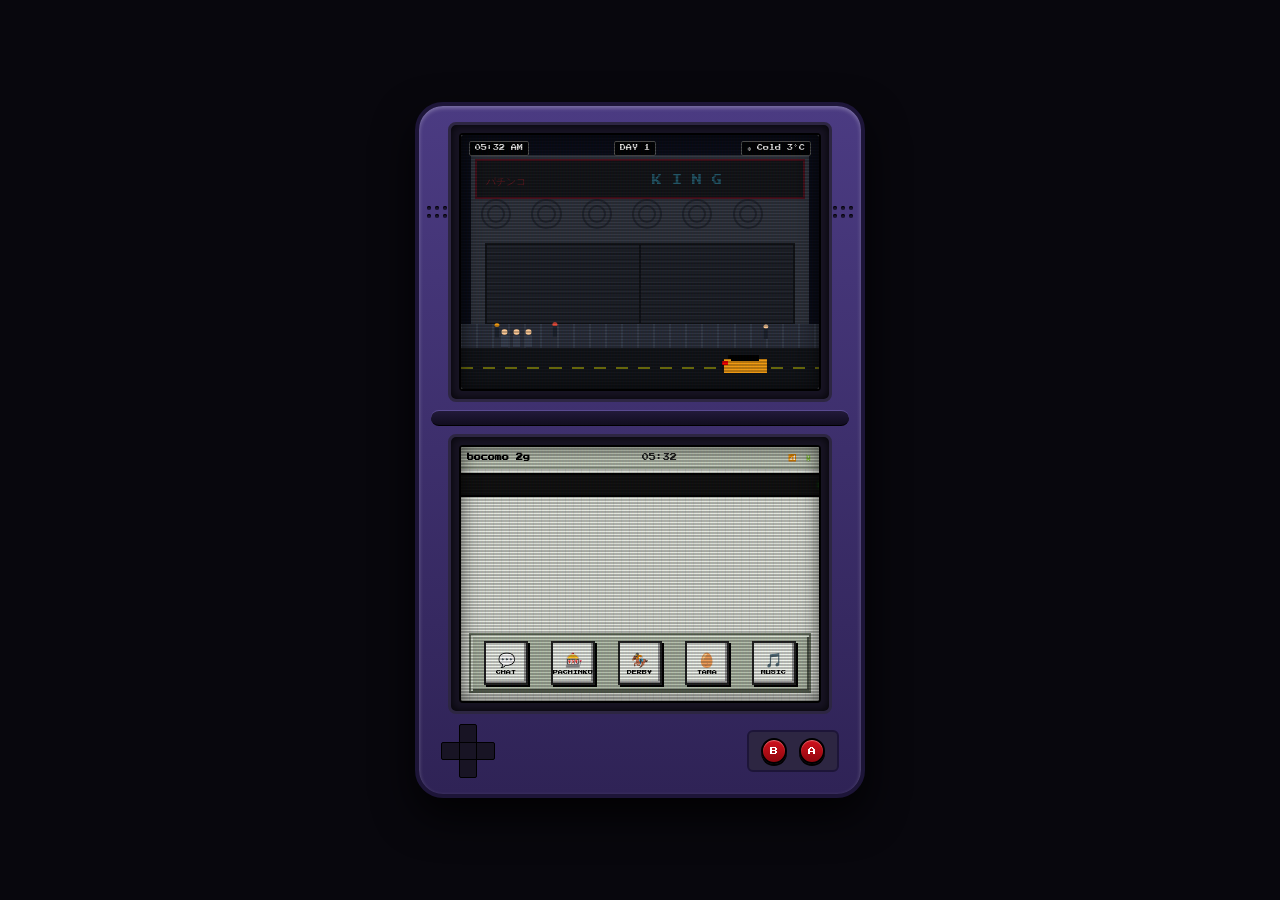
==== commit d823df8a: "v0.191 fixed mobile response on pachinko wait" ====
--- a/pachinko_wait.html
+++ b/pachinko_wait.html
@@ -2,8 +2,14 @@
 <html lang="en">
 <head>
 <meta charset="UTF-8">
-<meta name="viewport" content="width=device-width, initial-scale=1.0">
-<title>Early Morning Queue - Japanese Pachinko Edition</title>
+<meta name="viewport" content="width=device-width, initial-scale=1.0, maximum-scale=1.0, user-scalable=no">
+<title>pachinko line-waiting sim</title>
+<meta name="description" content="pachinko line-waiting sim by dj fmcl">
+
+<!-- Favicon & Apple Touch Icon -->
+<link rel="icon" href="data:image/svg+xml,<svg xmlns=%22http://www.w3.org/2000/svg%22 viewBox=%220 0 100 100%22><text y=%22.9em%22 font-size=%2290%22>🎰</text></svg>">
+<link rel="apple-touch-icon" href="data:image/svg+xml,<svg xmlns=%22http://www.w3.org/2000/svg%22 viewBox=%220 0 100 100%22><text y=%22.9em%22 font-size=%2290%22>🎰</text></svg>">
+
 <style>
   @import url('https://fonts.googleapis.com/css2?family=Press+Start+2P&display=swap');
 
@@ -39,16 +45,17 @@
     justify-content: center;
     align-items: center;
     min-height: 100vh;
-    padding: 20px;
-    overflow: hidden;
+    padding: 10px;
+    overflow-x: hidden;
   }
 
   #ds-console {
     width: 450px;
+    max-width: 100%;
     background: linear-gradient(180deg, var(--gc-purple) 0%, var(--gc-purple-dark) 100%);
     border: 4px solid var(--gc-border);
     border-radius: 28px;
-    padding: 22px 18px;
+    padding: 16px 12px;
     box-shadow: 0 18px 40px rgba(0,0,0,0.8), inset 0 2px 4px rgba(255,255,255,0.3);
     display: flex;
     flex-direction: column;
@@ -63,27 +70,29 @@
     grid-template-columns: repeat(3, 4px);
     gap: 4px;
   }
-  .speaker-holes.left { left: 12px; }
-  .speaker-holes.right { right: 12px; }
+  .speaker-holes.left { left: 8px; }
+  .speaker-holes.right { right: 8px; }
   .hole { width: 4px; height: 4px; background: #1c1533; border-radius: 50%; box-shadow: inset 0 1px 1px #000; }
 
   .ds-hinge {
     width: 100%;
-    height: 18px;
+    height: 16px;
     background: linear-gradient(180deg, #221a3a 0%, #110d1f 100%);
-    margin: 10px 0;
-    border-radius: 9px;
+    margin: 8px 0;
+    border-radius: 8px;
     border-top: 1px solid #5a4b91;
     border-bottom: 1px solid #000;
   }
 
   .ds-screen-bezel {
-    width: 384px;
-    height: 280px;
+    width: 100%;
+    max-width: 384px;
+    height: auto;
+    aspect-ratio: 384 / 280;
     background: #181424;
     border: 3px solid #2d2642;
     border-radius: 8px;
-    padding: 10px;
+    padding: 8px;
     box-shadow: inset 0 0 10px rgba(0,0,0,0.9);
     display: flex;
     justify-content: center;
@@ -92,8 +101,8 @@
   }
 
   .ds-screen {
-    width: 356px;
-    height: 256px;
+    width: 100%;
+    height: 100%;
     background: var(--ds-screen-bg);
     border: 2px solid #000;
     border-radius: 4px;
@@ -162,6 +171,12 @@
     border-radius: 2px;
   }
 
+  #street-canvas {
+    width: 100%;
+    height: 100%;
+    display: block;
+  }
+
   #bottom-screen {
     background: #e6eae1;
     background-image: 
@@ -195,7 +210,7 @@
     background: #111;
     border-top: 2px solid #000;
     border-bottom: 2px solid #000;
-    margin-top: 6px;
+    margin-top: 4px;
     overflow: hidden;
     white-space: nowrap;
     display: flex;
@@ -222,7 +237,7 @@
     display: flex;
     flex-direction: column;
     justify-content: flex-end;
-    padding: 10px;
+    padding: 8px;
     position: relative;
   }
 
@@ -231,14 +246,14 @@
     justify-content: space-around;
     align-items: center;
     background: #b5c0ad;
-    padding: 6px 4px;
+    padding: 6px 2px;
     border: 2px solid #6b7563;
     box-shadow: inset 2px 2px 0 #dbe3d3, inset -2px -2px 0 #525a4c;
   }
 
   .app-icon {
-    width: 48px;
-    height: 48px;
+    width: 44px;
+    height: 44px;
     background: #f0f4ed;
     border: 2px solid #222;
     box-shadow: inset -2px -2px 0 #999, 2px 2px 0 #000;
@@ -246,7 +261,7 @@
     flex-direction: column;
     justify-content: center;
     align-items: center;
-    font-size: 16px;
+    font-size: 14px;
     cursor: pointer;
   }
 
@@ -369,7 +384,7 @@
     flex: 1; display: flex; flex-direction: column; align-items: center; justify-content: center; position: relative; padding: 2px;
   }
   .arcade-shell {
-    position: relative; padding: 4px; background: #220044; border: 2px solid #00ffff; width: 338px;
+    position: relative; padding: 4px; background: #220044; border: 2px solid #00ffff; width: 100%; max-width: 338px;
   }
   .led-ring {
     position: absolute; inset: 2px; display: grid; grid-template-columns: repeat(5, 1fr); grid-template-rows: repeat(5, 1fr); pointer-events: none; z-index: 10;
@@ -388,24 +403,18 @@
   .cabinet { background: #000; border: 2px solid #00ff00; padding: 4px; text-align: center; }
   .marquee-text { font-size: 6px; color: #ffff00; margin-bottom: 4px; }
   .playfield-circle {
-    position: relative; width: 80px; height: 80px; margin: 0 auto 4px auto;
+    position: relative; width: 70px; height: 70px; margin: 0 auto 4px auto;
     border-radius: 50%; background: #110022; border: 2px solid #00ffff;
     display: flex; align-items: center; justify-content: center; overflow: hidden;
   }
   .pin-grid { position: absolute; inset: 0; background-image: radial-gradient(#ffff00 20%, transparent 21%); background-size: 8px 8px; opacity: 0.4; }
   .slot-window { position: relative; z-index: 2; display: flex; gap: 2px; background: #111; padding: 2px; border: 1px solid #ffff00; }
-  .reel { width: 22px; height: 22px; background: #000; border: 1px solid #ff00ff; display: flex; align-items: center; justify-content: center; font-size: 12px; }
+  .reel { width: 20px; height: 20px; background: #000; border: 1px solid #ff00ff; display: flex; align-items: center; justify-content: center; font-size: 10px; }
   .reel svg { width: 100%; height: 100%; }
-  .blur-spin { animation: reelBlur 0.1s infinite linear; }
-  @keyframes reelBlur {
-    0% { transform: translateY(-2px); filter: blur(2px); }
-    100% { transform: translateY(2px); filter: blur(2px); }
-  }
   .credit-board { display: flex; justify-content: space-between; background: #111; border: 1px solid #ff00ff; padding: 2px 4px; margin-bottom: 4px; font-size: 6px; }
   .credit-box { color: #00ff00; }
   .pachinko-track-title { font-size: 6px; color: #00ffff; min-height: 12px; margin-bottom: 4px; }
   .spin-btn { width: 100%; padding: 6px; font-size: 7px; color: #000; background: #00ff00; border: 1.5px solid #fff; cursor: pointer; }
-  .spin-btn:disabled { opacity: 0.5; }
   .jackpot-banner { display: none; font-size: 7px; color: #ffff00; background: #ff0000; padding: 2px; border: 1px solid #fff; margin-bottom: 2px; }
   #effects-canvas { position: absolute; top: 0; left: 0; width: 100%; height: 100%; pointer-events: none; z-index: 99; }
 
@@ -425,11 +434,11 @@
   /* TAMAGOTCHI APP STYLES */
   #app-tama { background: #1a0210; color: #fff; }
   .tama-container { flex: 1; display: flex; flex-direction: column; align-items: center; justify-content: center; padding: 6px; }
-  .tama-shell { width: 180px; height: 180px; background: #ff69b4; border: 4px solid #cc0066; border-radius: 50% 50% 45% 45%; padding: 16px; display: flex; flex-direction: column; align-items: center; box-shadow: inset -4px -4px 0 rgba(0,0,0,0.3); }
-  .tama-screen { width: 110px; height: 90px; background: #a2b88f; border: 3px solid #333; border-radius: 6px; display: flex; flex-direction: column; align-items: center; justify-content: space-between; padding: 4px; position: relative; box-shadow: inset 2px 2px 0 rgba(0,0,0,0.2); }
+  .tama-shell { width: 160px; height: 160px; background: #ff69b4; border: 4px solid #cc0066; border-radius: 50% 50% 45% 45%; padding: 12px; display: flex; flex-direction: column; align-items: center; box-shadow: inset -4px -4px 0 rgba(0,0,0,0.3); }
+  .tama-screen { width: 100px; height: 80px; background: #a2b88f; border: 3px solid #333; border-radius: 6px; display: flex; flex-direction: column; align-items: center; justify-content: space-between; padding: 4px; position: relative; box-shadow: inset 2px 2px 0 rgba(0,0,0,0.2); }
   .tama-status { font-size: 5px; color: #111; display: flex; justify-content: space-between; width: 100%; }
-  .tama-pet { font-size: 28px; margin-top: 4px; }
-  .tama-actions { display: flex; gap: 8px; margin-top: 10px; }
+  .tama-pet { font-size: 24px; margin-top: 2px; }
+  .tama-actions { display: flex; gap: 8px; margin-top: 8px; }
   .tama-btn { width: 22px; height: 22px; background: #ffff00; border: 2px solid #333; border-radius: 50%; display: flex; align-items: center; justify-content: center; font-size: 8px; cursor: pointer; box-shadow: 0 2px 0 #000; }
   .tama-btn:active { transform: translateY(2px); box-shadow: none; }
 
@@ -444,11 +453,11 @@
     z-index: 200;
   }
   .popup-box {
-    width: 260px;
+    width: 240px;
     background: #f0f4ed;
     border: 3px solid #000;
     box-shadow: 4px 4px 0 #000;
-    padding: 12px;
+    padding: 10px;
     text-align: center;
   }
   .popup-title { font-size: 8px; color: #d1121d; margin-bottom: 8px; font-weight: bold; }
@@ -508,7 +517,7 @@
   .credit-name { font-size: 6.5px; color: #111; font-weight: bold; }
 
   /* NES STYLE 2-BUTTON CONTROLS */
-  .ds-controls { width: 100%; display: flex; justify-content: space-between; align-items: center; margin-top: 10px; padding: 0 16px; }
+  .ds-controls { width: 100%; display: flex; justify-content: space-between; align-items: center; margin-top: 10px; padding: 0 10px; }
   .d-pad { width: 54px; height: 54px; position: relative; }
   .d-pad div { position: absolute; background: #181424; border: 1px solid #000; }
   .d-up { top: 0; left: 18px; width: 18px; height: 20px; border-radius: 2px 2px 0 0; }
@@ -1429,7 +1438,7 @@
     "ACOUSTIC GUITAR", "ELECTRIC BASS", "VINTAGE DRUM MACHINE",
     "EVIAN BOTTLE PERCUSSION", "8-BIT SYNTH OPERATOR", "RETRO DERBY HANDICAPPER",
     "TAMAGOTCHI NUTRITIONIST", "CRT SCANLINE ARTIST", "QUEUE THERMODYNAMICS",
-    "PARLOR AMBIENCE RECORDIST", "SUPER FEVERRush DESIGNER", "PIXEL SPRITE CHOREOGRAPHER",
+    "PARLOR AMBIENCE RECORDIST", "SUPER FEVERRUSH DESIGNER", "PIXEL SPRITE CHOREOGRAPHER",
     "HOT TEA VENDING COORDINATOR", "MORNING FROST ADVISOR", "DISTANT TRAIN SOUND FX",
     "NEON TUBE MAINTENANCE", "MONEY DROP MIXER", "PARK BENCH ARCHITECT",
     "SANDWICH ARTIST", "PICNIC BASKET WEAVER", "ALBUM MASTERING ENGINEER",
@@ -1437,12 +1446,7 @@
   ];
 
   const creditNames = [
-    "djfmcl", "evian water", "yucho support", "mom", "king pachinko staff",
-    "unit 4 champion", "derby thunder", "tama pet 01", "suginami train line",
-    "konbini hot tea", "vending master 9000", "pachinko wizard", "neon blossom",
-    "circuit bender", "lo-fi dreamer", "8-bit hero", "subway acoustic",
-    "retro groove lab", "analog spirit", "digital ghost", "arcade survivor",
-    "morning queue squad", "bench watcher", "picnic enjoyer"
+    "evian bottled water", "djfmcl", "mom", "ゆうちょサポート"
   ];
 
   function generateLongCredits() {
@@ -1529,9 +1533,22 @@
     }, 200);
   }
 
+  function stopSynthMusic() {
+    if (audioSynthLoop) {
+      clearInterval(audioSynthLoop);
+      audioSynthLoop = null;
+    }
+  }
+
   // HORSE BETTING APP LOGIC
   let selectedHorse = 1;
   let isRaceRunning = false;
+  let totalCredits = 1000;
+  const creditEl = document.getElementById('credit-count');
+
+  function formatDigits(num) {
+    return `00000${num}`.slice(-5);
+  }
 
   function selectHorse(num) {
     if (isRaceRunning) return;
@@ -1647,7 +1664,7 @@
   function toggleMusic() {
     const btn = document.getElementById('play-pause-btn');
     if (!isMusicPlaying) {
-      startSynthMusic();
+      startSynthMusicSequence();
       isMusicPlaying = true;
       btn.innerText = '⏸';
       document.getElementById('playing-status').innerText = "🎵 NOW PLAYING";
@@ -1666,7 +1683,7 @@
     updateTrackDisplay();
     if (isMusicPlaying) {
       stopSynthMusic();
-      startSynthMusic();
+      startSynthMusicSequence();
     }
   }
 
@@ -1677,225 +1694,72 @@
     updateTrackDisplay();
     if (isMusicPlaying) {
       stopSynthMusic();
-      startSynthMusic();
-    }
-  }
-
-  function startSynthMusic() {
-    const ctx = new (window.AudioContext || window.webkitAudioContext)();
-    let noteIndex = 0;
-    const notes = [261.63, 293.66, 329.63, 392.00, 440.00, 523.25];
-    const totalSongNotes = 16;
-
-    audioSynthLoop = setInterval(() => {
-      const osc = ctx.createOscillator();
-      const gain = ctx.createGain();
-      osc.type = 'triangle';
-      osc.frequency.value = notes[(noteIndex + currentTrackIdx * 2) % notes.length];
-      gain.gain.setValueAtTime(0.08, ctx.currentTime);
-      gain.gain.exponentialRampToValueAtTime(0.001, ctx.currentTime + 0.25);
-      osc.connect(gain);
-      gain.connect(ctx.destination);
-      osc.start();
-      osc.stop(ctx.currentTime + 0.25);
-      noteIndex++;
-
-      if (noteIndex >= totalSongNotes) {
-        noteIndex = 0;
-        advanceTime(10);
-      }
-    }, 220);
-  }
-
-  function stopSynthMusic() {
-    if (audioSynthLoop) clearInterval(audioSynthLoop);
-  }
-
-  // EMBEDDED PACHINKO GAME ENGINE
-  const svgArts = {
-    okinawa: `<svg viewBox="0 0 100 100"><rect width="100" height="100" fill="#ff00ff"/><circle cx="50" cy="50" r="35" fill="#ffff00"/><text x="50" y="62" font-size="32" text-anchor="middle" fill="#000">🌺</text></svg>`,
-    seaStory: `<svg viewBox="0 0 100 100"><rect width="100" height="100" fill="#00ffff"/><circle cx="50" cy="50" r="35" fill="#0000ff"/><text x="50" y="62" font-size="32" text-anchor="middle" fill="#fff">🦀</text></svg>`,
-    edoCyber: `<svg viewBox="0 0 100 100"><rect width="100" height="100" fill="#00ff00"/><circle cx="50" cy="50" r="35" fill="#ff0000"/><text x="50" y="62" font-size="32" text-anchor="middle" fill="#fff">⚡</text></svg>`,
-    jackpot: `<svg viewBox="0 0 100 100"><rect width="100" height="100" fill="#ffff00"/><circle cx="50" cy="50" r="35" fill="#ff0000"/><text x="50" y="62" font-size="28" font-weight="bold" text-anchor="middle" fill="#fff">777</text></svg>`
-  };
-
-  const pachinkoTracks = [
-    { title: "UNLOCKED: 01. Dawn Queue Loop", art: svgArts.okinawa },
-    { title: "UNLOCKED: 02. Neon Vapors", art: svgArts.seaStory },
-    { title: "UNLOCKED: 03. Shivering In Line", art: svgArts.edoCyber },
-    { title: "UNLOCKED: 04. Fever Time", art: svgArts.jackpot },
-    { title: "UNLOCKED: 05. 8:00 AM Doors Open", art: svgArts.jackpot, isBonus: true }
-  ];
-
-  let currentPachinkoIdx = 0;
-  let totalCredits = 1000;
-  let winPayout = 0;
-
-  const ledRing = document.getElementById('led-ring');
-  const spinButton = document.getElementById('spin-button');
-  const pachinkoTrackTitle = document.getElementById('pachinko-track-title');
-  const jackpotHeader = document.getElementById('jackpot-header');
-  const creditEl = document.getElementById('credit-count');
-  const payoutEl = document.getElementById('payout-count');
-
-  function formatDigits(num) { return String(num).padStart(5, '0'); }
-
+      startSynthMusicSequence();
+    }
+  }
+
+  // PACHINKO GAME MECHANICS
   function spinPachinko() {
     if (totalCredits < 50) return;
     totalCredits -= 50;
     creditEl.innerText = formatDigits(totalCredits);
 
-    advanceTime(4);
-
-    spinButton.disabled = true;
-    ledRing.className = 'led-ring spinning';
-    jackpotHeader.style.display = 'none';
-
-    const isLoss = Math.random() < 0.35;
-    const currentTrack = pachinkoTracks[Math.min(currentPachinkoIdx, pachinkoTracks.length - 1)];
-    const reelEls = [document.getElementById('reel-1'), document.getElementById('reel-2'), document.getElementById('reel-3')];
-
-    reelEls.forEach(reel => reel.classList.add('blur-spin'));
-
-    reelEls.forEach((reel, index) => {
-      setTimeout(() => {
-        reel.classList.remove('blur-spin');
-        if (isLoss && index === 2) {
-          reel.innerText = '💀';
+    const spinBtn = document.getElementById('spin-button');
+    const ledRing = document.getElementById('led-ring');
+    spinBtn.disabled = true;
+    ledRing.classList.remove('idle');
+    ledRing.classList.add('spinning');
+
+    const reels = [document.getElementById('reel-1'), document.getElementById('reel-2'), document.getElementById('reel-3')];
+    reels.forEach(r => r.classList.add('blur-spin'));
+
+    setTimeout(() => {
+      const symbols = ['7', '🔔', '🍒', '🍉', '⭐'];
+      const win = Math.random() < 0.4;
+      let finalSymbols = [];
+
+      if (win) {
+        const s = symbols[Math.floor(Math.random() * symbols.length)];
+        finalSymbols = [s, s, s];
+      } else {
+        finalSymbols = [
+          symbols[Math.floor(Math.random() * symbols.length)],
+          symbols[Math.floor(Math.random() * symbols.length)],
+          symbols[Math.floor(Math.random() * symbols.length)]
+        ];
+      }
+
+      reels.forEach((r, idx) => {
+        r.classList.remove('blur-spin');
+        r.innerText = finalSymbols[idx];
+      });
+
+      ledRing.classList.remove('spinning');
+      ledRing.classList.add('idle');
+
+      if (win) {
+        const payout = 500;
+        totalCredits += payout;
+        document.getElementById('payout-count').innerText = formatDigits(payout);
+        creditEl.innerText = formatDigits(totalCredits);
+
+        if (unlockedTrackCount < albumTracks.length) {
+          unlockedTrackCount++;
+          document.getElementById('pachinko-track-title').innerText = `UNLOCKED TRACK 0${unlockedTrackCount}!`;
+          updateTrackDisplay();
         } else {
-          reel.innerHTML = currentTrack.art;
+          document.getElementById('pachinko-track-title').innerText = "ALL TRACKS UNLOCKED!";
         }
-
-        if (index === 2) {
-          if (isLoss) {
-            onPachinkoLoss();
-          } else {
-            onPachinkoWin(currentTrack);
-          }
-        }
-      }, 600 + (index * 300));
-    });
-  }
-
-  function onPachinkoLoss() {
-    ledRing.className = 'led-ring idle';
-    pachinkoTrackTitle.innerText = "REELS MISSED! TRY AGAIN";
-    payoutEl.innerText = formatDigits(0);
-    spinButton.disabled = false;
-  }
-
-  function onPachinkoWin(track) {
-    if (unlockedTrackCount < albumTracks.length) {
-      unlockedTrackCount++;
-      updateTrackDisplay();
-    }
-
-    if (unlockedTrackCount === albumTracks.length) {
-      ledRing.className = 'led-ring jackpot';
-      jackpotHeader.style.display = 'block';
-      pachinkoTrackTitle.innerText = "ALL SONGS UNLOCKED! PLAY FOR FUN";
-      triggerPayout(777, true);
-      spinButton.innerText = "★ SPIN FOR FUN ★";
-      spinButton.disabled = false;
-      if (currentPachinkoIdx < pachinkoTracks.length) currentPachinkoIdx++;
-      return;
-    }
-
-    ledRing.className = 'led-ring idle';
-    pachinkoTrackTitle.innerText = track.title;
-    triggerPayout(150, false);
-    currentPachinkoIdx++;
-
-    spinButton.innerText = "★ NEXT SPIN ★";
-    spinButton.disabled = false;
-  }
-
-  function triggerPayout(amount, isJackpot) {
-    let coinsLeft = amount;
-    winPayout = 0;
-    const interval = setInterval(() => {
-      if (coinsLeft <= 0) { clearInterval(interval); return; }
-      const step = isJackpot ? 25 : 5;
-      const pStep = Math.min(coinsLeft, step);
-      coinsLeft -= pStep;
-      winPayout += pStep;
-      totalCredits += pStep;
-
-      payoutEl.innerText = formatDigits(winPayout);
-      creditEl.innerText = formatDigits(totalCredits);
-
-      spawnCoins(isJackpot ? 4 : 2);
-    }, 40);
-  }
-
-  // Canvas Coin Physics
-  const canvas = document.getElementById('effects-canvas');
-  const ctx = canvas.getContext('2d');
-  canvas.width = 356;
-  canvas.height = 228;
-  let coins = [];
-
-  class Coin {
-    constructor(x, y) {
-      this.x = x + (Math.random() - 0.5) * 40;
-      this.y = y;
-      this.vx = (Math.random() - 0.5) * 6;
-      this.vy = Math.random() * -3 - 2;
-      this.gravity = 0.4;
-      this.radius = 6;
-      this.rotation = Math.random() * Math.PI;
-      this.spinSpeed = 0.3;
-      this.bounce = 0.4;
-      this.groundY = 220;
-    }
-
-    update() {
-      this.vy += this.gravity;
-      this.x += this.vx;
-      this.y += this.vy;
-      this.rotation += this.spinSpeed;
-
-      if (this.y + this.radius >= this.groundY) {
-        this.y = this.groundY - this.radius;
-        this.vy *= -this.bounce;
+      } else {
+        document.getElementById('pachinko-track-title').innerText = "TRY AGAIN!";
       }
-    }
-
-    draw() {
-      ctx.save();
-      ctx.translate(this.x, this.y);
-      ctx.scale(Math.cos(this.rotation), 1);
-      ctx.beginPath();
-      ctx.arc(0, 0, this.radius, 0, Math.PI * 2);
-      ctx.fillStyle = '#ffff00';
-      ctx.fill();
-      ctx.lineWidth = 1;
-      ctx.strokeStyle = '#ff00ff';
-      ctx.stroke();
-      ctx.restore();
-    }
-  }
-
-  function spawnCoins(count) {
-    for (let i = 0; i < count; i++) {
-      coins.push(new Coin(178, 110));
-    }
-  }
-
-  function renderCoins() {
-    ctx.clearRect(0, 0, canvas.width, canvas.height);
-    coins.forEach((c, idx) => {
-      c.update();
-      c.draw();
-      if (Math.abs(c.vy) < 0.2 && c.y >= c.groundY - c.radius - 1) coins.splice(idx, 1);
-    });
-    requestAnimationFrame(renderCoins);
-  }
-
-  // Initialize
+
+      spinBtn.disabled = false;
+    }, 1200);
+  }
+
+  // Start Animation Loop
   drawStreetScene();
-  renderCoins();
-  updateTrackDisplay();
 </script>
 </body>
 </html>
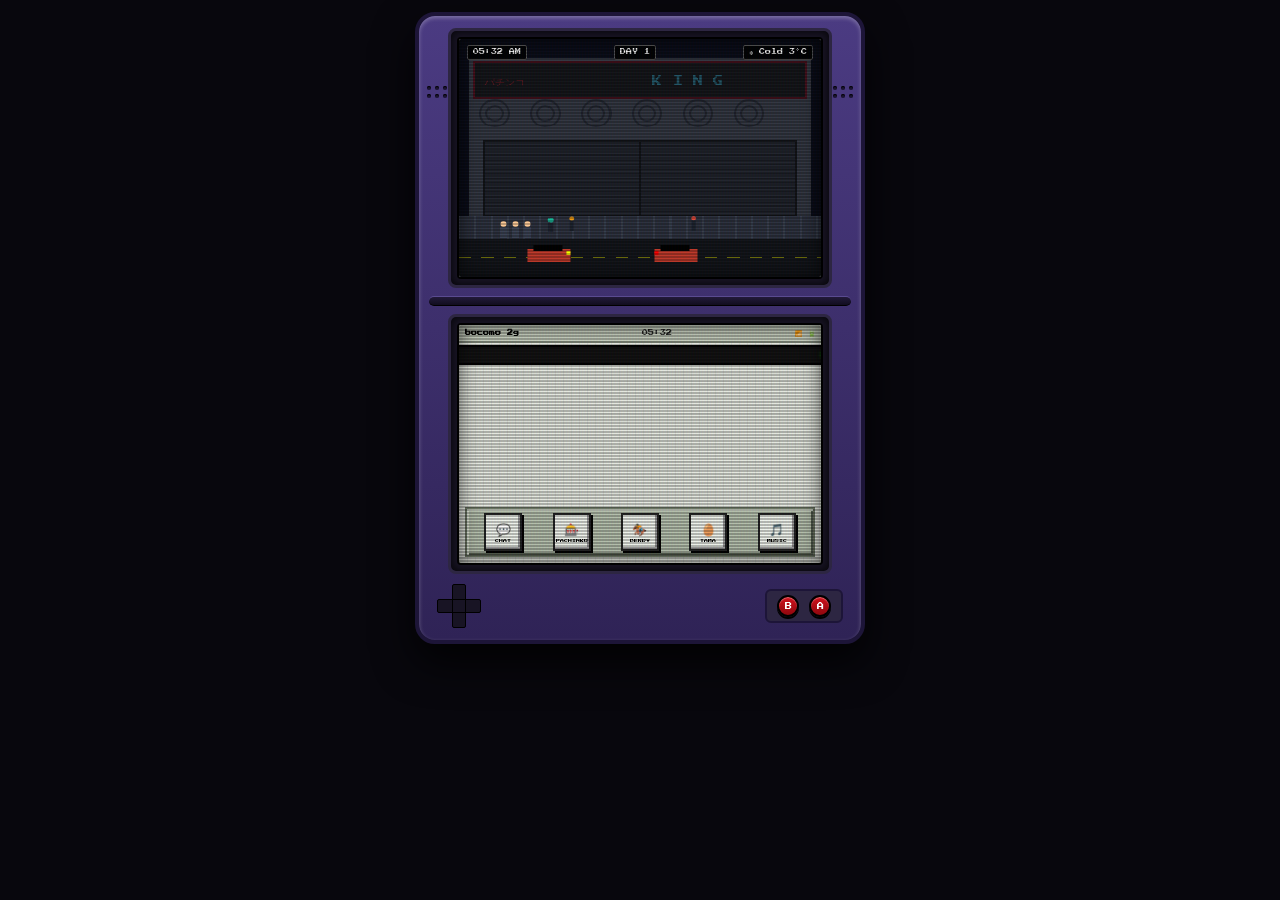
==== commit ece52a45: "v0.192 screen sizing and other mobile fixes added plus new aesthtic for parlor" ====
--- a/pachinko_wait.html
+++ b/pachinko_wait.html
@@ -2,7 +2,7 @@
 <html lang="en">
 <head>
 <meta charset="UTF-8">
-<meta name="viewport" content="width=device-width, initial-scale=1.0, maximum-scale=1.0, user-scalable=no">
+<meta name="viewport" content="width=device-width, initial-scale=1.0, maximum-scale=1.0, user-scalable=no, viewport-fit=cover">
 <title>pachinko line-waiting sim</title>
 <meta name="description" content="pachinko line-waiting sim by dj fmcl">
 
@@ -38,34 +38,44 @@
     image-rendering: pixelated;
   }
 
+  html, body {
+    min-height: 100vh;
+    min-height: -webkit-fill-available;
+    width: 100%;
+  }
+
   body {
     background-color: #08070d;
     color: var(--pixel-dark);
     display: flex;
     justify-content: center;
     align-items: center;
-    min-height: 100vh;
-    padding: 10px;
+    padding: 12px;
     overflow-x: hidden;
+    overflow-y: auto;
   }
 
   #ds-console {
     width: 450px;
     max-width: 100%;
+    height: auto;
     background: linear-gradient(180deg, var(--gc-purple) 0%, var(--gc-purple-dark) 100%);
     border: 4px solid var(--gc-border);
-    border-radius: 28px;
-    padding: 16px 12px;
+    border-radius: 20px;
+    padding: 12px 10px;
     box-shadow: 0 18px 40px rgba(0,0,0,0.8), inset 0 2px 4px rgba(255,255,255,0.3);
     display: flex;
     flex-direction: column;
     align-items: center;
+    justify-content: flex-start;
     position: relative;
+    box-sizing: border-box;
+    gap: 6px;
   }
 
   .speaker-holes {
     position: absolute;
-    top: 100px;
+    top: 70px;
     display: grid;
     grid-template-columns: repeat(3, 4px);
     gap: 4px;
@@ -76,23 +86,24 @@
 
   .ds-hinge {
     width: 100%;
-    height: 16px;
+    height: 10px;
     background: linear-gradient(180deg, #221a3a 0%, #110d1f 100%);
-    margin: 8px 0;
-    border-radius: 8px;
+    margin: 2px 0;
+    border-radius: 5px;
     border-top: 1px solid #5a4b91;
     border-bottom: 1px solid #000;
+    flex-shrink: 0;
   }
 
   .ds-screen-bezel {
     width: 100%;
     max-width: 384px;
-    height: auto;
-    aspect-ratio: 384 / 280;
+    aspect-ratio: 384 / 260;
+    flex-shrink: 0;
     background: #181424;
     border: 3px solid #2d2642;
     border-radius: 8px;
-    padding: 8px;
+    padding: 6px;
     box-shadow: inset 0 0 10px rgba(0,0,0,0.9);
     display: flex;
     justify-content: center;
@@ -188,14 +199,14 @@
   }
 
   .status-bar-header {
-    height: 22px;
+    height: 18px;
     background: #c8d0c0;
     border-bottom: 2px solid #98a290;
     display: flex;
     justify-content: space-between;
     align-items: center;
     padding: 0 6px;
-    font-size: 7px;
+    font-size: 6px;
     color: #222;
     flex-shrink: 0;
   }
@@ -206,11 +217,11 @@
   }
 
   .ticker-container {
-    height: 24px;
+    height: 20px;
     background: #111;
     border-top: 2px solid #000;
     border-bottom: 2px solid #000;
-    margin-top: 4px;
+    margin-top: 2px;
     overflow: hidden;
     white-space: nowrap;
     display: flex;
@@ -222,7 +233,7 @@
     display: inline-block;
     padding-left: 100%;
     animation: ticker 12s linear infinite;
-    font-size: 7px;
+    font-size: 6px;
     color: #00ff00;
     text-shadow: 0 0 4px #00ff00;
   }
@@ -237,7 +248,7 @@
     display: flex;
     flex-direction: column;
     justify-content: flex-end;
-    padding: 8px;
+    padding: 6px;
     position: relative;
   }
 
@@ -246,14 +257,14 @@
     justify-content: space-around;
     align-items: center;
     background: #b5c0ad;
-    padding: 6px 2px;
+    padding: 4px 2px;
     border: 2px solid #6b7563;
     box-shadow: inset 2px 2px 0 #dbe3d3, inset -2px -2px 0 #525a4c;
   }
 
   .app-icon {
-    width: 44px;
-    height: 44px;
+    width: 38px;
+    height: 38px;
     background: #f0f4ed;
     border: 2px solid #222;
     box-shadow: inset -2px -2px 0 #999, 2px 2px 0 #000;
@@ -261,7 +272,7 @@
     flex-direction: column;
     justify-content: center;
     align-items: center;
-    font-size: 14px;
+    font-size: 12px;
     cursor: pointer;
   }
 
@@ -271,7 +282,7 @@
   }
 
   .app-icon-label {
-    font-size: 5px;
+    font-size: 4px;
     color: #000;
     margin-top: 2px;
     text-align: center;
@@ -279,7 +290,7 @@
 
   .app-view {
     position: absolute;
-    top: 22px; left: 0; right: 0; bottom: 0;
+    top: 18px; left: 0; right: 0; bottom: 0;
     background: #d0d8c8;
     display: none;
     flex-direction: column;
@@ -287,18 +298,18 @@
   }
 
   .ds-app-header {
-    height: 24px;
+    height: 20px;
     background: #8e9886;
     border-bottom: 2px solid #4a5244;
     display: flex;
     align-items: center;
     justify-content: space-between;
-    padding: 0 8px;
+    padding: 0 6px;
     flex-shrink: 0;
   }
 
   .ds-back-btn {
-    font-size: 7px;
+    font-size: 6px;
     background: #e0e8d8;
     border: 1.5px solid #000;
     padding: 2px 4px;
@@ -306,24 +317,24 @@
     color: #000;
   }
 
-  .ds-title { font-size: 8px; color: #000; }
+  .ds-title { font-size: 7px; color: #000; }
 
   #messages-main-view { display: flex; flex-direction: column; height: 100%; }
   .chat-list { flex: 1; overflow-y: auto; background: #e0e8d8; }
   .chat-item {
     display: flex;
     align-items: center;
-    padding: 8px;
+    padding: 6px;
     border-bottom: 1px solid #a0a898;
     cursor: pointer;
   }
   .chat-item:hover { background: #cbd4c3; }
-  .avatar { font-size: 16px; margin-right: 8px; flex-shrink: 0; }
+  .avatar { font-size: 14px; margin-right: 6px; flex-shrink: 0; }
   .chat-details { flex: 1; overflow: hidden; }
-  .chat-row-1 { display: flex; justify-content: space-between; margin-bottom: 3px; }
-  .chat-name { font-size: 7px; font-weight: bold; color: #000; }
-  .chat-time { font-size: 6px; color: #555; }
-  .chat-preview { font-size: 7px; color: #444; white-space: nowrap; overflow: hidden; text-overflow: ellipsis; }
+  .chat-row-1 { display: flex; justify-content: space-between; margin-bottom: 2px; }
+  .chat-name { font-size: 6px; font-weight: bold; color: #000; }
+  .chat-time { font-size: 5px; color: #555; }
+  .chat-preview { font-size: 6px; color: #444; white-space: nowrap; overflow: hidden; text-overflow: ellipsis; }
 
   #thread-view {
     display: none;
@@ -335,22 +346,22 @@
   }
   .message-bubbles {
     flex: 1;
-    padding: 8px;
+    padding: 6px;
     overflow-y: auto;
     display: flex;
     flex-direction: column;
-    gap: 6px;
-  }
-  .bubble { max-width: 80%; padding: 6px; border: 1.5px solid #000; font-size: 7px; line-height: 1.3; }
+    gap: 4px;
+  }
+  .bubble { max-width: 80%; padding: 5px; border: 1.5px solid #000; font-size: 6px; line-height: 1.3; }
   .bubble.them { background: #fff; color: #000; align-self: flex-start; }
   .bubble.me { background: #a2c488; color: #000; align-self: flex-end; }
-  .chat-input-area { padding: 6px; background: #b0b8a6; border-top: 2px solid #606856; flex-shrink: 0; }
+  .chat-input-area { padding: 4px; background: #b0b8a6; border-top: 2px solid #606856; flex-shrink: 0; }
   .tap-send-btn {
     width: 100%;
-    padding: 6px;
+    padding: 5px;
     background: #f0f4ed;
     border: 2px solid #000;
-    font-size: 7px;
+    font-size: 6px;
     cursor: pointer;
     color: #000;
   }
@@ -361,22 +372,22 @@
     flex-direction: column;
     align-items: center;
     justify-content: center;
-    padding: 10px;
+    padding: 6px;
     background: #c2caa8;
     text-align: center;
   }
   .album-art {
-    width: 70px; height: 70px;
+    width: 50px; height: 50px;
     border: 2px solid #000;
     background: #8e9878;
     display: flex; align-items: center; justify-content: center;
-    font-size: 28px; margin-bottom: 8px;
-  }
-  .track-title { font-size: 8px; color: #000; margin-bottom: 4px; }
-  .artist-name { font-size: 7px; color: #444; margin-bottom: 8px; }
-  .playing-status { font-size: 7px; color: #1e520a; min-height: 12px; margin-bottom: 8px; }
-  .player-controls-row { display: flex; gap: 12px; align-items: center; }
-  .media-btn { background: #e0e8d8; border: 1.5px solid #000; padding: 4px 8px; font-size: 10px; cursor: pointer; }
+    font-size: 22px; margin-bottom: 6px;
+  }
+  .track-title { font-size: 7px; color: #000; margin-bottom: 3px; }
+  .artist-name { font-size: 6px; color: #444; margin-bottom: 6px; }
+  .playing-status { font-size: 6px; color: #1e520a; min-height: 10px; margin-bottom: 6px; }
+  .player-controls-row { display: flex; gap: 10px; align-items: center; }
+  .media-btn { background: #e0e8d8; border: 1.5px solid #000; padding: 3px 6px; font-size: 8px; cursor: pointer; }
   .media-btn:disabled { opacity: 0.4; cursor: not-allowed; }
 
   #app-pachinko { background: #050014; }
@@ -384,7 +395,7 @@
     flex: 1; display: flex; flex-direction: column; align-items: center; justify-content: center; position: relative; padding: 2px;
   }
   .arcade-shell {
-    position: relative; padding: 4px; background: #220044; border: 2px solid #00ffff; width: 100%; max-width: 338px;
+    position: relative; padding: 4px; background: #220044; border: 2px solid #00ffff; width: 100%; max-width: 320px;
   }
   .led-ring {
     position: absolute; inset: 2px; display: grid; grid-template-columns: repeat(5, 1fr); grid-template-rows: repeat(5, 1fr); pointer-events: none; z-index: 10;
@@ -401,46 +412,66 @@
     0% { background: #ff0000; } 33% { background: #00ff00; } 66% { background: #0000ff; } 100% { background: #ffff00; }
   }
   .cabinet { background: #000; border: 2px solid #00ff00; padding: 4px; text-align: center; }
-  .marquee-text { font-size: 6px; color: #ffff00; margin-bottom: 4px; }
+  .marquee-text { font-size: 5px; color: #ffff00; margin-bottom: 2px; }
   .playfield-circle {
-    position: relative; width: 70px; height: 70px; margin: 0 auto 4px auto;
+    position: relative; width: 60px; height: 60px; margin: 0 auto 4px auto;
     border-radius: 50%; background: #110022; border: 2px solid #00ffff;
     display: flex; align-items: center; justify-content: center; overflow: hidden;
   }
   .pin-grid { position: absolute; inset: 0; background-image: radial-gradient(#ffff00 20%, transparent 21%); background-size: 8px 8px; opacity: 0.4; }
   .slot-window { position: relative; z-index: 2; display: flex; gap: 2px; background: #111; padding: 2px; border: 1px solid #ffff00; }
-  .reel { width: 20px; height: 20px; background: #000; border: 1px solid #ff00ff; display: flex; align-items: center; justify-content: center; font-size: 10px; }
-  .reel svg { width: 100%; height: 100%; }
-  .credit-board { display: flex; justify-content: space-between; background: #111; border: 1px solid #ff00ff; padding: 2px 4px; margin-bottom: 4px; font-size: 6px; }
+  
+  /* Reels setup with spin animation keyframes for smooth iOS rendering */
+  .reel { 
+    width: 18px; 
+    height: 18px; 
+    background: #000; 
+    border: 1px solid #ff00ff; 
+    display: flex; 
+    align-items: center; 
+    justify-content: center; 
+    font-size: 9px;
+    overflow: hidden;
+  }
+  .reel.spinning {
+    animation: reelBlur 0.12s linear infinite;
+  }
+  @keyframes reelBlur {
+    0% { transform: translateY(-2px); opacity: 0.6; filter: blur(1px); }
+    50% { transform: translateY(2px); opacity: 0.9; filter: blur(2px); }
+    100% { transform: translateY(-2px); opacity: 0.6; filter: blur(1px); }
+  }
+
+  .credit-board { display: flex; justify-content: space-between; background: #111; border: 1px solid #ff00ff; padding: 2px 4px; margin-bottom: 4px; font-size: 5px; }
   .credit-box { color: #00ff00; }
-  .pachinko-track-title { font-size: 6px; color: #00ffff; min-height: 12px; margin-bottom: 4px; }
-  .spin-btn { width: 100%; padding: 6px; font-size: 7px; color: #000; background: #00ff00; border: 1.5px solid #fff; cursor: pointer; }
-  .jackpot-banner { display: none; font-size: 7px; color: #ffff00; background: #ff0000; padding: 2px; border: 1px solid #fff; margin-bottom: 2px; }
+  .pachinko-track-title { font-size: 5px; color: #00ffff; min-height: 10px; margin-bottom: 3px; }
+  .spin-btn { width: 100%; padding: 5px; font-size: 6px; color: #000; background: #00ff00; border: 1.5px solid #fff; cursor: pointer; }
+  .jackpot-banner { display: none; font-size: 6px; color: #ffff00; background: #ff0000; padding: 2px; border: 1px solid #fff; margin-bottom: 2px; }
   #effects-canvas { position: absolute; top: 0; left: 0; width: 100%; height: 100%; pointer-events: none; z-index: 99; }
 
   /* HORSE BETTING APP STYLES */
   #app-horse { background: #0d260f; color: #fff; }
-  .horse-container { flex: 1; display: flex; flex-direction: column; padding: 6px; gap: 6px; }
-  .horse-track { height: 90px; background: #261609; border: 2px solid #543717; position: relative; overflow: hidden; padding: 4px; }
-  .lane { height: 18px; border-bottom: 1px dashed #6b4d2a; position: relative; }
-  .horse-sprite { position: absolute; left: 0; top: 1px; font-size: 12px; transition: left 0.1s linear; }
+  .horse-container { flex: 1; display: flex; flex-direction: column; padding: 4px; gap: 4px; }
+  .horse-track { height: 75px; background: #261609; border: 2px solid #543717; position: relative; overflow: hidden; padding: 2px; }
+  .lane { height: 16px; border-bottom: 1px dashed #6b4d2a; position: relative; }
+  .horse-sprite { position: absolute; left: 0; top: 1px; font-size: 10px; transition: left 0.1s linear; }
   .finish-line { position: absolute; right: 15px; top: 0; bottom: 0; width: 4px; background: repeating-linear-gradient(0deg, #fff, #fff 4px, #000 4px, #000 8px); }
-  .odds-list { background: #18381b; border: 1.5px solid #2d5e31; padding: 4px; font-size: 6px; display: flex; flex-direction: column; gap: 4px; }
+  .odds-list { background: #18381b; border: 1.5px solid #2d5e31; padding: 3px; font-size: 5px; display: flex; flex-direction: column; gap: 3px; }
   .odds-row { display: flex; justify-content: space-between; align-items: center; padding: 2px; background: #102612; }
   .odds-row.selected { border: 1px solid #00ff00; background: #1d4521; }
   .bet-controls { display: flex; justify-content: space-between; align-items: center; gap: 4px; }
-  .horse-btn { background: #2e7335; border: 1px solid #00ff00; color: #fff; padding: 4px 6px; font-size: 6px; cursor: pointer; }
+  .horse-btn { background: #2e7335; border: 1px solid #00ff00; color: #fff; padding: 3px 5px; font-size: 5px; cursor: pointer; }
 
   /* TAMAGOTCHI APP STYLES */
   #app-tama { background: #1a0210; color: #fff; }
-  .tama-container { flex: 1; display: flex; flex-direction: column; align-items: center; justify-content: center; padding: 6px; }
-  .tama-shell { width: 160px; height: 160px; background: #ff69b4; border: 4px solid #cc0066; border-radius: 50% 50% 45% 45%; padding: 12px; display: flex; flex-direction: column; align-items: center; box-shadow: inset -4px -4px 0 rgba(0,0,0,0.3); }
-  .tama-screen { width: 100px; height: 80px; background: #a2b88f; border: 3px solid #333; border-radius: 6px; display: flex; flex-direction: column; align-items: center; justify-content: space-between; padding: 4px; position: relative; box-shadow: inset 2px 2px 0 rgba(0,0,0,0.2); }
-  .tama-status { font-size: 5px; color: #111; display: flex; justify-content: space-between; width: 100%; }
-  .tama-pet { font-size: 24px; margin-top: 2px; }
-  .tama-actions { display: flex; gap: 8px; margin-top: 8px; }
-  .tama-btn { width: 22px; height: 22px; background: #ffff00; border: 2px solid #333; border-radius: 50%; display: flex; align-items: center; justify-content: center; font-size: 8px; cursor: pointer; box-shadow: 0 2px 0 #000; }
-  .tama-btn:active { transform: translateY(2px); box-shadow: none; }
+  .tama-container { flex: 1; display: flex; flex-direction: column; align-items: center; justify-content: center; padding: 4px; }
+  .tama-shell { width: 130px; height: 130px; background: #ff69b4; border: 3px solid #cc0066; border-radius: 50% 50% 45% 45%; padding: 8px; display: flex; flex-direction: column; align-items: center; box-shadow: inset -4px -4px 0 rgba(0,0,0,0.3); }
+  .tama-screen { width: 85px; height: 65px; background: #a2b88f; border: 2px solid #333; border-radius: 6px; display: flex; flex-direction: column; align-items: center; justify-content: space-between; padding: 3px; position: relative; box-shadow: inset 2px 2px 0 rgba(0,0,0,0.2); }
+  .tama-status { font-size: 4px; color: #111; display: flex; justify-content: space-between; width: 100%; }
+  .tama-pet { font-size: 18px; margin-top: 2px; }
+  .tama-actions { display: flex; gap: 6px; margin-top: 6px; }
+  .tama-btn { width: 18px; height: 18px; background: #ffff00; border: 1.5px solid #333; border-radius: 50%; display: flex; align-items: center; justify-content: center; font-size: 7px; cursor: pointer; box-shadow: 0 1px 0 #000; }
+  .tama-btn:active { transform: translateY(1px); box-shadow: none; }
 
   /* POPUP NOTIFICATION STYLES */
   .popup-overlay {
@@ -453,17 +484,17 @@
     z-index: 200;
   }
   .popup-box {
-    width: 240px;
+    width: 220px;
     background: #f0f4ed;
     border: 3px solid #000;
     box-shadow: 4px 4px 0 #000;
-    padding: 10px;
+    padding: 8px;
     text-align: center;
   }
-  .popup-title { font-size: 8px; color: #d1121d; margin-bottom: 8px; font-weight: bold; }
-  .popup-body { font-size: 6.5px; color: #000; line-height: 1.4; margin-bottom: 12px; }
+  .popup-title { font-size: 7px; color: #d1121d; margin-bottom: 6px; font-weight: bold; }
+  .popup-body { font-size: 5.5px; color: #000; line-height: 1.3; margin-bottom: 10px; }
   .popup-btn {
-    background: #4b3b82; color: #fff; border: 2px solid #000; padding: 6px 12px; font-size: 7px; cursor: pointer;
+    background: #4b3b82; color: #fff; border: 2px solid #000; padding: 5px 10px; font-size: 6px; cursor: pointer;
   }
 
   /* CONGRATULATIONS & ROLLING CREDITS STYLES */
@@ -476,7 +507,7 @@
     align-items: center;
     justify-content: center;
     z-index: 150;
-    padding: 10px;
+    padding: 8px;
     overflow: hidden;
   }
   .congrats-content {
@@ -486,7 +517,7 @@
     justify-content: center;
     transition: opacity 2s ease-out;
   }
-  .congrats-title { font-size: 11px; color: #222; text-shadow: 1px 1px #fff; margin-bottom: 15px; text-align: center; }
+  .congrats-title { font-size: 10px; color: #222; text-shadow: 1px 1px #fff; margin-bottom: 12px; text-align: center; }
 
   .credits-container {
     position: absolute;
@@ -514,36 +545,44 @@
   }
   .credit-item { display: flex; flex-direction: column; gap: 3px; }
   .credit-role { font-size: 5px; color: #666; text-transform: uppercase; letter-spacing: 1px; }
-  .credit-name { font-size: 6.5px; color: #111; font-weight: bold; }
+  .credit-name { font-size: 6px; color: #111; font-weight: bold; }
 
   /* NES STYLE 2-BUTTON CONTROLS */
-  .ds-controls { width: 100%; display: flex; justify-content: space-between; align-items: center; margin-top: 10px; padding: 0 10px; }
-  .d-pad { width: 54px; height: 54px; position: relative; }
+  .ds-controls { 
+    width: 100%; 
+    display: flex; 
+    justify-content: space-between; 
+    align-items: center; 
+    margin-top: 4px; 
+    padding: 0 8px; 
+    flex-shrink: 0;
+  }
+  .d-pad { width: 44px; height: 44px; position: relative; }
   .d-pad div { position: absolute; background: #181424; border: 1px solid #000; }
-  .d-up { top: 0; left: 18px; width: 18px; height: 20px; border-radius: 2px 2px 0 0; }
-  .d-down { bottom: 0; left: 18px; width: 18px; height: 20px; border-radius: 0 0 2px 2px; }
-  .d-left { top: 18px; left: 0; width: 20px; height: 18px; border-radius: 2px 0 0 2px; }
-  .d-right { top: 18px; right: 0; width: 20px; height: 18px; border-radius: 0 2px 2px 0; }
-  .d-center { top: 18px; left: 18px; width: 18px; height: 18px; background: #181424; }
+  .d-up { top: 0; left: 15px; width: 14px; height: 16px; border-radius: 2px 2px 0 0; }
+  .d-down { bottom: 0; left: 15px; width: 14px; height: 16px; border-radius: 0 0 2px 2px; }
+  .d-left { top: 15px; left: 0; width: 16px; height: 14px; border-radius: 2px 0 0 2px; }
+  .d-right { top: 15px; right: 0; width: 16px; height: 14px; border-radius: 0 2px 2px 0; }
+  .d-center { top: 15px; left: 15px; width: 14px; height: 14px; background: #181424; }
 
   .nes-buttons {
     display: flex;
-    gap: 12px;
+    gap: 10px;
     transform: none;
     background: #2d2642;
-    padding: 6px 12px;
+    padding: 4px 10px;
     border-radius: 6px;
     border: 2px solid #1d1538;
   }
   .btn-nes {
-    width: 26px;
-    height: 26px;
+    width: 22px;
+    height: 22px;
     background: linear-gradient(180deg, var(--nes-red) 0%, var(--nes-dark-red) 100%);
     border-radius: 50%;
     border: 2px solid #000;
     box-shadow: inset 0 1px 1px rgba(255,255,255,0.4), 0 2px 0 #000;
     color: #fff;
-    font-size: 8px;
+    font-size: 7px;
     display: flex;
     align-items: center;
     justify-content: center;
@@ -780,7 +819,7 @@
             </div>
           </div>
           <div class="bet-controls">
-            <span style="font-size: 6px;" id="horse-status">BET 100 CREDITS</span>
+            <span style="font-size: 5px;" id="horse-status">BET 100 CREDITS</span>
             <button class="horse-btn" id="race-btn" onclick="startHorseRace()">START RACE</button>
           </div>
         </div>
@@ -797,11 +836,11 @@
           <div class="tama-shell">
             <div class="tama-screen">
               <div class="tama-status">
-                <span id="tama-happy">HAPPY: ❤️❤️❤️</span>
+                <span id="tama-happy">HAPPY: ❤️❤️❤</span>
                 <span id="tama-food">HUNGER: 🍔🍔🍔</span>
               </div>
               <div class="tama-pet" id="tama-pet">👾</div>
-              <div style="font-size: 5px; color:#222;" id="tama-msg">PET IS HAPPY</div>
+              <div style="font-size: 4px; color:#222;" id="tama-msg">PET IS HAPPY</div>
             </div>
             <div class="tama-actions">
               <div class="tama-btn" onclick="feedTama()" title="Feed">🍔</div>
@@ -826,7 +865,7 @@
           <div class="playing-status" id="playing-status"></div>
           <div class="player-controls-row">
             <button class="media-btn" id="btn-prev-track" onclick="prevTrack()" disabled>⏮️</button>
-            <button class="media-btn" style="font-size:12px;" onclick="toggleMusic()" id="play-pause-btn" disabled>▶️</button>
+            <button class="media-btn" style="font-size:10px;" onclick="toggleMusic()" id="play-pause-btn" disabled>▶️</button>
             <button class="media-btn" id="btn-next-track" onclick="nextTrack()" disabled>⏭️</button>
           </div>
         </div>
@@ -850,6 +889,34 @@
 </div>
 
 <script>
+  // Global Web Audio Context handling for iOS Silent Mode bypass
+  let audioCtx = null;
+
+  function initAudioContext() {
+    if (!audioCtx) {
+      const AudioCtxClass = window.AudioContext || window.webkitAudioContext;
+      if (AudioCtxClass) {
+        audioCtx = new AudioCtxClass();
+      }
+    }
+    if (audioCtx && audioCtx.state === 'suspended') {
+      audioCtx.resume();
+    }
+  }
+
+  // Play a tiny silent buffer via HTML5 Audio element to unlock audio on iOS silent mode
+  function unlockIosSilentMode() {
+    initAudioContext();
+    try {
+      const silentAudio = new Audio("[data-uri]");
+      silentAudio.play().catch(() => {});
+    } catch(e) {}
+  }
+
+  // User interactions unlock Web Audio & Silent Mode bypass
+  window.addEventListener('touchstart', unlockIosSilentMode, { passive: true });
+  window.addEventListener('click', unlockIosSilentMode, { passive: true });
+
   // TIME, LOOPING & ACCELERATION STATE
   let timeMins = 330; // Starts at 05:30 AM (330 minutes)
   const openTimeMins = 480;   // 08:00 AM (480 mins)
@@ -1103,23 +1170,77 @@
     }
 
     if (isOpen) {
+      // Bright open parlor interior
       sCtx.fillStyle = '#fff2a3';
       sCtx.fillRect(25, 110, 306, 80);
 
-      for (let px = 35; px < 320; px += 42) {
-        sCtx.fillStyle = '#ff2200';
-        sCtx.fillRect(px, 120, 32, 50);
-        sCtx.fillStyle = '#ffff00';
-        sCtx.fillRect(px + 4, 125, 24, 18);
-        sCtx.fillStyle = '#000';
-        sCtx.font = '5px "Press Start 2P"';
-        sCtx.fillText('新台', px + 6, 137);
+      // Multiple rows of animated pachinko machines with flashing screen graphics
+      for (let row = 0; row < 2; row++) {
+        const rowY = 114 + row * 36;
+        for (let col = 0; col < 8; col++) {
+          const machX = 32 + col * 37;
+          
+          // Cabinet base frame
+          sCtx.fillStyle = '#11131b';
+          sCtx.fillRect(machX, rowY, 32, 32);
+          
+          // Outer arcade neon border
+          sCtx.strokeStyle = (animTick + col * 3 + row * 5) % 8 < 4 ? '#00ffff' : '#ff00ff';
+          sCtx.lineWidth = 1;
+          sCtx.strokeRect(machX, rowY, 32, 32);
+
+          // Glowing animated machine screen
+          const screenColorHue = (animTick * 12 + col * 45 + row * 90) % 360;
+          sCtx.fillStyle = `hsl(${screenColorHue}, 100%, 50%)`;
+          sCtx.fillRect(machX + 3, rowY + 3, 26, 18);
+
+          // Digital reel grid effect on machine screens
+          sCtx.fillStyle = '#ffffff';
+          if ((animTick + col) % 4 === 0) {
+            sCtx.fillRect(machX + 6, rowY + 6, 5, 12);
+            sCtx.fillRect(machX + 13, rowY + 6, 5, 12);
+            sCtx.fillRect(machX + 20, rowY + 6, 5, 12);
+          } else {
+            sCtx.fillRect(machX + 8, rowY + 8, 16, 4);
+            sCtx.fillRect(machX + 8, rowY + 14, 16, 4);
+          }
+
+          // Sparkling Jackpot / Fever LED Toppers above individual machines
+          const topperFlash = (animTick + col * 2) % 6 < 3;
+          sCtx.fillStyle = topperFlash ? '#ffff00' : '#ff0000';
+          sCtx.fillRect(machX + 10, rowY - 2, 12, 3);
+        }
       }
 
+      // Animated silhouettes of players actively playing pachinko
+      for (let p = 0; p < 7; p++) {
+        const playerX = 40 + p * 42;
+        const playerY = 168 + (p % 2 === 0 ? Math.sin(animTick * 0.2 + p) * 1.5 : 0);
+        
+        // Player Body Silhouette
+        sCtx.fillStyle = p % 2 === 0 ? '#1f2937' : '#374151';
+        sCtx.fillRect(playerX, playerY, 12, 22);
+        
+        // Head
+        sCtx.fillStyle = '#ffcc99';
+        sCtx.beginPath();
+        sCtx.arc(playerX + 6, playerY - 4, 4, 0, Math.PI * 2);
+        sCtx.fill();
+
+        // Arm leaning forward onto pachinko dial
+        sCtx.strokeStyle = '#ffcc99';
+        sCtx.lineWidth = 2;
+        sCtx.beginPath();
+        sCtx.moveTo(playerX + 6, playerY + 4);
+        sCtx.lineTo(playerX - 4, playerY + 10);
+        sCtx.stroke();
+      }
+
+      // Entrance Arch Light Ornaments
       for (let a = 0; a < 12; a++) {
         const ax = 120 + Math.cos((a / 11) * Math.PI) * 55;
         const ay = 185 - Math.sin((a / 11) * Math.PI) * 45;
-        sCtx.fillStyle = a % 2 === 0 ? '#ff0000' : '#ffffff';
+        sCtx.fillStyle = (a + Math.floor(animTick / 4)) % 2 === 0 ? '#ff0000' : '#ffff00';
         sCtx.beginPath();
         sCtx.arc(ax, ay, 5, 0, Math.PI * 2);
         sCtx.fill();
@@ -1446,7 +1567,7 @@
   ];
 
   const creditNames = [
-    "evian bottled water", "djfmcl", "mom", "ゆうちょサポート"
+    "evian bottled water", "djfmcl", "mom", "ゆーちょサポート"
   ];
 
   function generateLongCredits() {
@@ -1456,7 +1577,7 @@
     // Title Header
     const head = document.createElement('div');
     head.className = 'credit-item';
-    head.innerHTML = `<div class="credit-role">--- ORIGINAL ALBUM CREDITS ---</div><div class="credit-name">PACHINKO DREAMS OST</div>`;
+    head.innerHTML = `<div class="credit-role">--- ORIGINAL ALBUM CREDITS ---</div><div class="credit-name">pachinko line-waiting simulator</div>`;
     container.appendChild(head);
 
     // Generate ~100 random role/person entries for an insanely long film-style credits roll
@@ -1506,7 +1627,7 @@
   }
 
   function startSynthMusicSequence(onTrackFinished) {
-    const ctx = new (window.AudioContext || window.webkitAudioContext)();
+    initAudioContext();
     let noteIndex = 0;
     const notes = [261.63, 293.66, 329.63, 392.00, 440.00, 523.25];
     const totalSongNotes = 32; // Full album length track playback
@@ -1514,16 +1635,17 @@
     stopSynthMusic();
 
     audioSynthLoop = setInterval(() => {
-      const osc = ctx.createOscillator();
-      const gain = ctx.createGain();
+      if (!audioCtx) return;
+      const osc = audioCtx.createOscillator();
+      const gain = audioCtx.createGain();
       osc.type = 'triangle';
       osc.frequency.value = notes[(noteIndex + currentTrackIdx * 2) % notes.length];
-      gain.gain.setValueAtTime(0.08, ctx.currentTime);
-      gain.gain.exponentialRampToValueAtTime(0.001, ctx.currentTime + 0.25);
+      gain.gain.setValueAtTime(0.08, audioCtx.currentTime);
+      gain.gain.exponentialRampToValueAtTime(0.001, audioCtx.currentTime + 0.25);
       osc.connect(gain);
-      gain.connect(ctx.destination);
+      gain.connect(audioCtx.destination);
       osc.start();
-      osc.stop(ctx.currentTime + 0.25);
+      osc.stop(audioCtx.currentTime + 0.25);
       noteIndex++;
 
       if (noteIndex >= totalSongNotes) {
@@ -1711,7 +1833,7 @@
     ledRing.classList.add('spinning');
 
     const reels = [document.getElementById('reel-1'), document.getElementById('reel-2'), document.getElementById('reel-3')];
-    reels.forEach(r => r.classList.add('blur-spin'));
+    reels.forEach(r => r.classList.add('spinning'));
 
     setTimeout(() => {
       const symbols = ['7', '🔔', '🍒', '🍉', '⭐'];
@@ -1730,7 +1852,7 @@
       }
 
       reels.forEach((r, idx) => {
-        r.classList.remove('blur-spin');
+        r.classList.remove('spinning');
         r.innerText = finalSymbols[idx];
       });
 
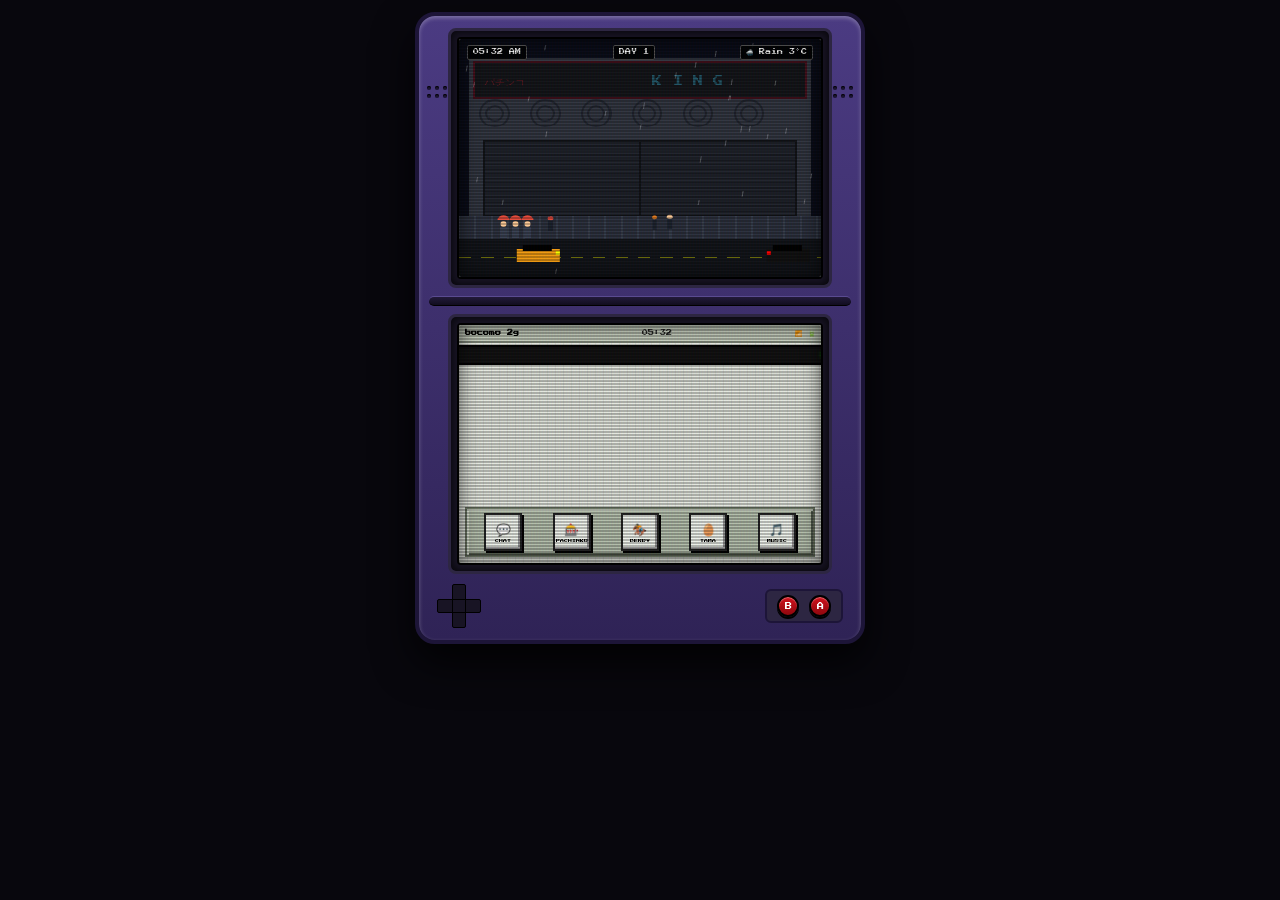
==== commit 58134dfd: "v0.193 audio fixes and coin animation fixes" ====
--- a/pachinko_wait.html
+++ b/pachinko_wait.html
@@ -445,7 +445,7 @@
   .credit-board { display: flex; justify-content: space-between; background: #111; border: 1px solid #ff00ff; padding: 2px 4px; margin-bottom: 4px; font-size: 5px; }
   .credit-box { color: #00ff00; }
   .pachinko-track-title { font-size: 5px; color: #00ffff; min-height: 10px; margin-bottom: 3px; }
-  .spin-btn { width: 100%; padding: 5px; font-size: 6px; color: #000; background: #00ff00; border: 1.5px solid #fff; cursor: pointer; }
+  .spin-btn { width: 100%; padding: 5px; font-size: 6px; color: #000; background: #00ff00; border: 1.5px solid #fff; cursor: pointer; -webkit-tap-highlight-color: transparent; }
   .jackpot-banner { display: none; font-size: 6px; color: #ffff00; background: #ff0000; padding: 2px; border: 1px solid #fff; margin-bottom: 2px; }
   #effects-canvas { position: absolute; top: 0; left: 0; width: 100%; height: 100%; pointer-events: none; z-index: 99; }
 
@@ -916,6 +916,15 @@
   // User interactions unlock Web Audio & Silent Mode bypass
   window.addEventListener('touchstart', unlockIosSilentMode, { passive: true });
   window.addEventListener('click', unlockIosSilentMode, { passive: true });
+
+  // Add responsive iOS touch handler for Pachinko spin button
+  const spinBtnEl = document.getElementById('spin-button');
+  if (spinBtnEl) {
+    spinBtnEl.addEventListener('touchstart', (e) => {
+      e.preventDefault();
+      spinPachinko();
+    }, { passive: false });
+  }
 
   // TIME, LOOPING & ACCELERATION STATE
   let timeMins = 330; // Starts at 05:30 AM (330 minutes)
@@ -1630,7 +1639,7 @@
     initAudioContext();
     let noteIndex = 0;
     const notes = [261.63, 293.66, 329.63, 392.00, 440.00, 523.25];
-    const totalSongNotes = 32; // Full album length track playback
+    const totalSongNotes = 32;
 
     stopSynthMusic();
 
@@ -1648,9 +1657,10 @@
       osc.stop(audioCtx.currentTime + 0.25);
       noteIndex++;
 
-      if (noteIndex >= totalSongNotes) {
+      // In credits mode, trigger onTrackFinished when loop hits max notes
+      if (onTrackFinished && noteIndex >= totalSongNotes) {
         stopSynthMusic();
-        if (onTrackFinished) onTrackFinished();
+        onTrackFinished();
       }
     }, 200);
   }
@@ -1820,6 +1830,60 @@
     }
   }
 
+  // PACHINKO PAYOUT COIN CASCADE ANIMATION FOR IOS / CANVAS
+  function triggerCoinCascade() {
+    const canvas = document.getElementById('effects-canvas');
+    if (!canvas) return;
+    const ctx = canvas.getContext('2d');
+    canvas.width = canvas.parentElement.clientWidth;
+    canvas.height = canvas.parentElement.clientHeight;
+
+    const coins = [];
+    for (let i = 0; i < 35; i++) {
+      coins.push({
+        x: canvas.width / 2 + (Math.random() * 40 - 20),
+        y: canvas.height / 3,
+        vx: (Math.random() - 0.5) * 6,
+        vy: -Math.random() * 5 - 2,
+        gravity: 0.35,
+        size: Math.random() * 4 + 4,
+        color: ['#ffd700', '#ffea00', '#ffaa00'][Math.floor(Math.random() * 3)],
+        life: 60 + Math.random() * 20
+      });
+    }
+
+    function animateCoins() {
+      ctx.clearRect(0, 0, canvas.width, canvas.height);
+      let alive = false;
+
+      coins.forEach(c => {
+        if (c.life > 0) {
+          alive = true;
+          c.x += c.vx;
+          c.y += c.vy;
+          c.vy += c.gravity;
+          c.life--;
+
+          ctx.fillStyle = c.color;
+          ctx.beginPath();
+          ctx.arc(c.x, c.y, c.size, 0, Math.PI * 2);
+          ctx.fill();
+          ctx.strokeStyle = '#fff';
+          ctx.lineWidth = 1;
+          ctx.stroke();
+        }
+      });
+
+      if (alive) {
+        requestAnimationFrame(animateCoins);
+      } else {
+        ctx.clearRect(0, 0, canvas.width, canvas.height);
+      }
+    }
+
+    animateCoins();
+  }
+
   // PACHINKO GAME MECHANICS
   function spinPachinko() {
     if (totalCredits < 50) return;
@@ -1865,6 +1929,9 @@
         document.getElementById('payout-count').innerText = formatDigits(payout);
         creditEl.innerText = formatDigits(totalCredits);
 
+        // Trigger gold coin cascade on wins
+        triggerCoinCascade();
+
         if (unlockedTrackCount < albumTracks.length) {
           unlockedTrackCount++;
           document.getElementById('pachinko-track-title').innerText = `UNLOCKED TRACK 0${unlockedTrackCount}!`;
